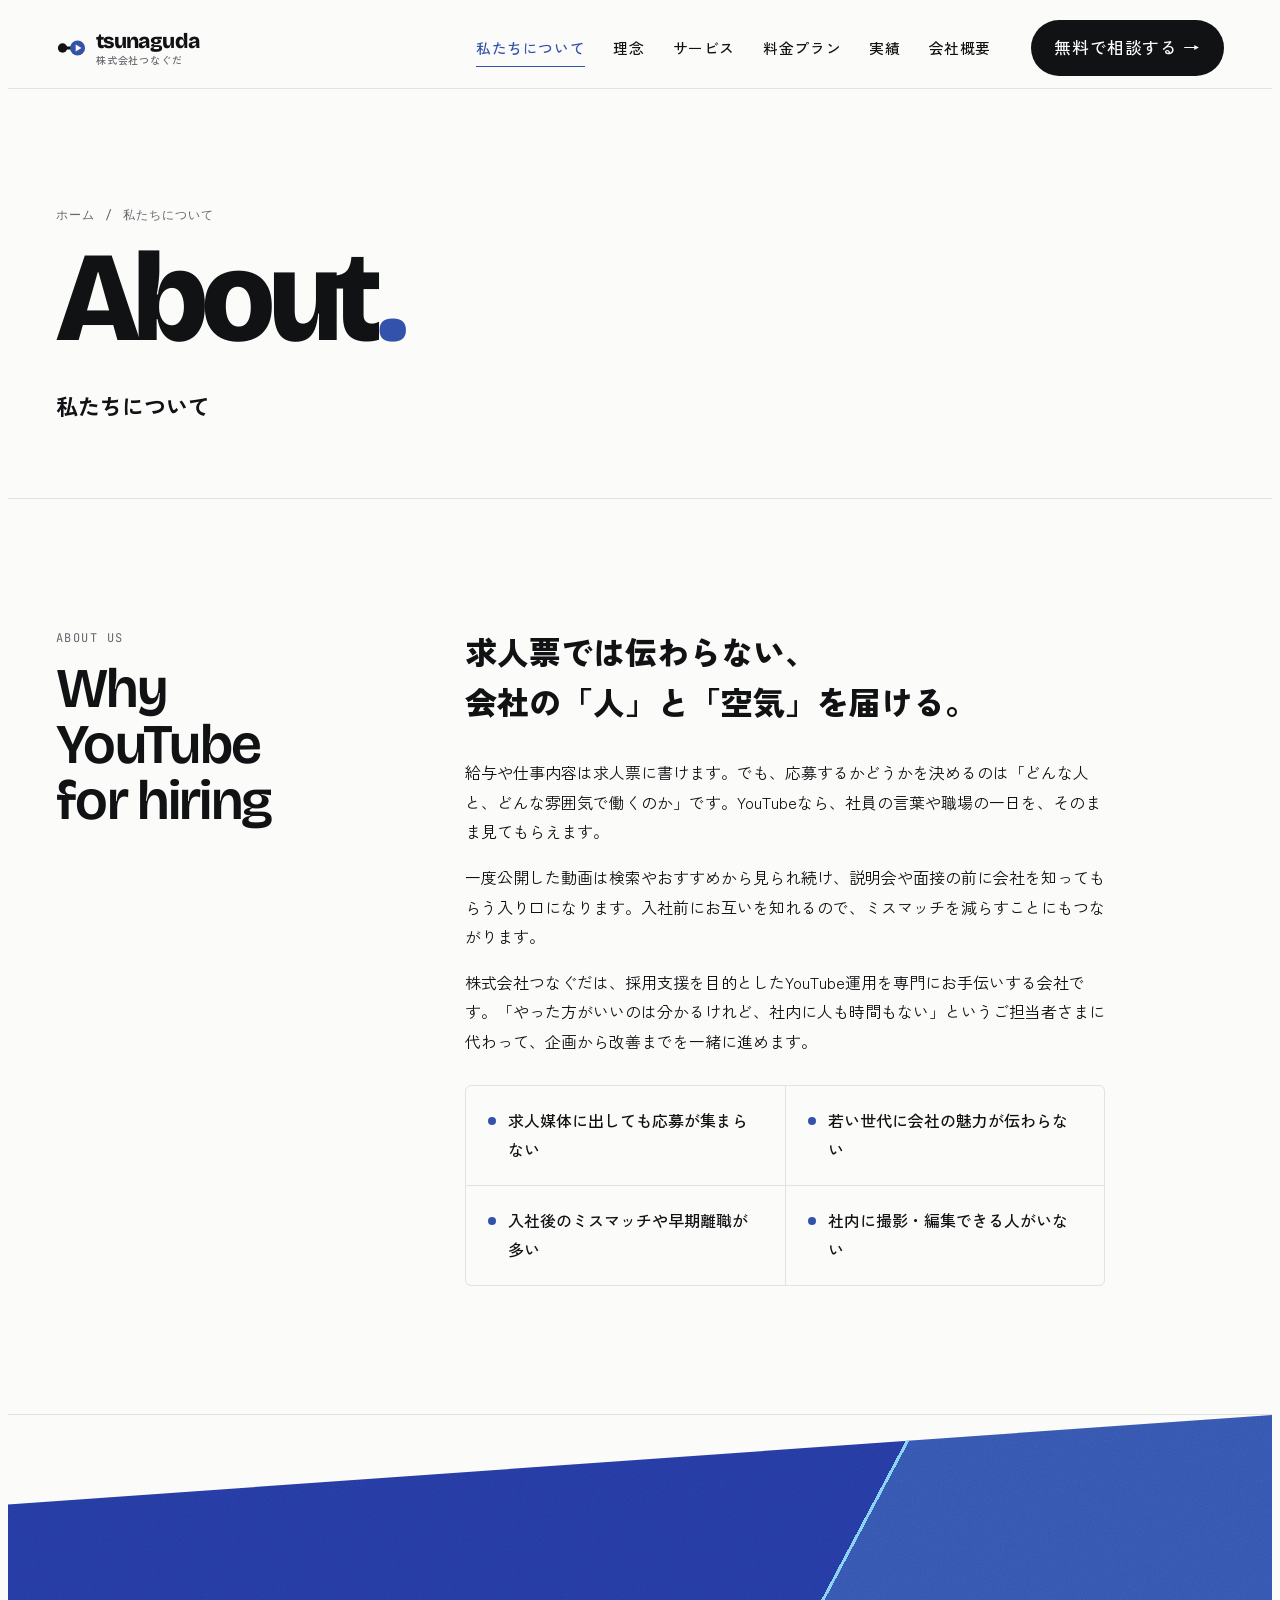
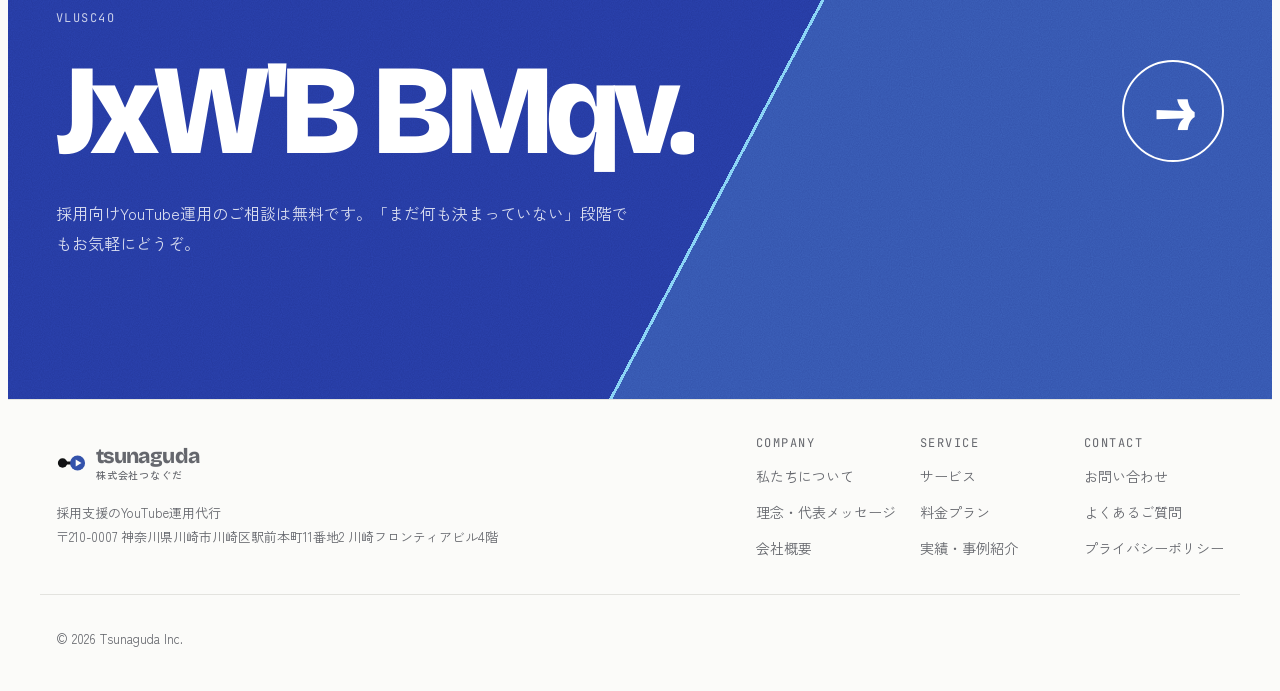
==== about/index.html @ e2d6ec3a "Add favicon.ico, PNG icons and raster Organization logo for search results Co-Authored-By: Claude Op" ====
<!doctype html>
<html lang="ja" class="seen">
<head>
<meta charset="utf-8">
<meta name="viewport" content="width=device-width, initial-scale=1, viewport-fit=cover">
<title>私たちについて｜株式会社つなぐだ</title>
<meta name="description" content="株式会社つなぐだの理念「動画を通して人と人がつながる世界の実現」、行動指針「ニュートラルな逆張り」、代表メッセージ、採用にYouTubeを使う理由をご紹介します。">
<link rel="canonical" href="https://tsunaguda.com/about/">
<link rel="icon" href="../favicon.ico" sizes="48x48">
<link rel="icon" href="../assets/icon-192.png" type="image/png" sizes="192x192">
<link rel="icon" href="../logo.svg" type="image/svg+xml">
<link rel="apple-touch-icon" href="../assets/apple-touch-icon.png">
<meta name="apple-mobile-web-app-title" content="つなぐだ">
<meta property="og:type" content="article">
<meta property="og:site_name" content="株式会社つなぐだ">
<meta property="og:title" content="私たちについて｜株式会社つなぐだ">
<meta property="og:description" content="株式会社つなぐだの理念「動画を通して人と人がつながる世界の実現」、行動指針「ニュートラルな逆張り」、代表メッセージ、採用にYouTubeを使う理由をご紹介します。">
<meta property="og:url" content="https://tsunaguda.com/about/">
<meta property="og:locale" content="ja_JP">
<meta property="og:image" content="https://tsunaguda.com/assets/og.jpg">
<meta property="og:image:width" content="1200">
<meta property="og:image:height" content="630">
<meta property="og:image:alt" content="株式会社つなぐだ 採用支援のYouTube運用代行">
<meta name="twitter:card" content="summary_large_image">
<meta name="twitter:image" content="https://tsunaguda.com/assets/og.jpg">

<link rel="preconnect" href="https://fonts.googleapis.com">
<link rel="preconnect" href="https://fonts.gstatic.com" crossorigin>
<link rel="stylesheet" href="https://fonts.googleapis.com/css2?family=Bricolage+Grotesque:opsz,wght@12..96,400;12..96,600;12..96,800&family=Zen+Kaku+Gothic+New:wght@400;500;700;900&family=JetBrains+Mono:wght@400;500&display=swap">
<link rel="stylesheet" href="../assets/style.css?v=202610220549">
<script>document.documentElement.classList.add('js');try{var t=sessionStorage.getItem('pt');if(t){sessionStorage.removeItem('pt');document.documentElement.classList.add('seen','pt-in');window.__pt=t;}}catch(e){}</script>
</head>
<body class="sub">
<svg width="0" height="0" style="position:absolute" aria-hidden="true">
  <symbol id="mark" viewBox="0 0 32 32">
    <!-- 2つの点を線でつなぎ、右の点を再生ボタンにした「つなぐ」マーク -->
    <path class="mk-l" d="M8 16 H20"/>
    <circle class="mk-a" cx="7" cy="16" r="5"/>
    <circle class="mk-b" cx="23" cy="16" r="8"/>
    <path class="mk-p" d="M21 12.2 L27.2 16 L21 19.8 Z"/>
  </symbol>
</svg>

<div class="pt" aria-hidden="true"><i class="pt-a"></i><i class="pt-b"></i></div>
<header>
  <div class="wrap">
    <a class="logo" href="../" aria-label="株式会社つなぐだ ホームへ">
      <svg><use href="#mark"/></svg>
      <span class="word">tsunaguda<small>株式会社つなぐだ</small></span>
    </a>
    <button class="menu-btn" id="menu-btn" type="button" aria-expanded="false" aria-controls="gnav"><span></span><span></span><span class="sr">メニュー</span></button>
    <nav aria-label="メインメニュー" id="gnav">
      <a href="../about/" aria-current="page">私たちについて</a>
      <a href="../philosophy/">理念</a>
      <a href="../service/">サービス</a>
      <a href="../plan/">料金プラン</a>
      <a href="../works/">実績</a>
      <a href="../company/">会社概要</a>
      <a class="btn" href="../contact/">無料で相談する →</a>
    </nav>
  </div>
</header>

<main id="top">
  <section class="page-head">
    <div class="wrap">
      <nav class="crumb" aria-label="現在地"><a href="../">ホーム</a><span>/</span>私たちについて</nav>
      <p class="display" aria-hidden="true"><span class="ln"><span>About<em>.</em></span></span></p>
      <h1>私たちについて</h1>
    </div>
  </section>

  <section class="block" id="about">
    <div class="wrap grid2">
      <div class="sec-head"><div class="label">About us</div><h2 class="sec-title">Why<br>YouTube<br>for hiring</h2></div>
      <div class="body">
        <p class="lead">求人票では伝わらない、<br>会社の「人」と「空気」を届ける。</p>
        <p>給与や仕事内容は求人票に書けます。でも、応募するかどうかを決めるのは「どんな人と、どんな雰囲気で働くのか」です。YouTubeなら、社員の言葉や職場の一日を、そのまま見てもらえます。</p>
        <p>一度公開した動画は検索やおすすめから見られ続け、説明会や面接の前に会社を知ってもらう入り口になります。入社前にお互いを知れるので、ミスマッチを減らすことにもつながります。</p>
        <p>株式会社つなぐだは、採用支援を目的としたYouTube運用を専門にお手伝いする会社です。「やった方がいいのは分かるけれど、社内に人も時間もない」というご担当者さまに代わって、企画から改善までを一緒に進めます。</p>
        <div class="probs" aria-label="こんなお悩みはありませんか">
          <div>求人媒体に出しても応募が集まらない</div>
          <div>若い世代に会社の魅力が伝わらない</div>
          <div>入社後のミスマッチや早期離職が多い</div>
          <div>社内に撮影・編集できる人がいない</div>
        </div>
      </div>
    </div>
  </section>

  <section class="cta-band">
    <div class="wrap">
      <div class="label">Contact</div>
      <a class="cta-link" href="../contact/"><span>Let's talk<em>.</em></span><i aria-hidden="true">→</i></a>
      <p>採用向けYouTube運用のご相談は無料です。「まだ何も決まっていない」段階でもお気軽にどうぞ。</p>
    </div>
  </section>
</main>

<footer>
  <div class="wrap foot-grid">
    <div class="foot-brand">
      <a class="logo" href="../" aria-label="ホームへ"><svg><use href="#mark"/></svg><span class="word">tsunaguda<small>株式会社つなぐだ</small></span></a>
      <p>採用支援のYouTube運用代行<br>〒210-0007 神奈川県川崎市川崎区駅前本町11番地2 川崎フロンティアビル4階</p>
    </div>
    <nav class="foot-nav" aria-label="フッターメニュー">
      <div><span class="label">Company</span><a href="../about/">私たちについて</a><a href="../philosophy/">理念・代表メッセージ</a><a href="../company/">会社概要</a></div>
      <div><span class="label">Service</span><a href="../service/">サービス</a><a href="../plan/">料金プラン</a><a href="../works/">実績・事例紹介</a></div>
      <div><span class="label">Contact</span><a href="../contact/">お問い合わせ</a><a href="../service/#faq">よくあるご質問</a><a href="../privacy/">プライバシーポリシー</a></div>
    </nav>
  </div>
  <div class="wrap foot-bottom"><span>© 2026 Tsunaguda Inc.</span></div>
</footer>
<script src="../assets/main.js?v=202610220549"></script>
</body>
</html>
---- assets/style.css ----
/* Layout: 白地の大きな余白 + 巨大な欧文見出し。各セクションは「英字ラベル | 日本語本文」の2カラム。ロゴの「つなぐ線」をページ全体のモチーフにする */
:root{
  --bg:#fbfbf9;
  --fg:#111214;
  --muted:#65676d;
  --line:#e3e3df;
  --panel:#f1f1ed;
  --accent:#2f4bff;
  --on-accent:#ffffff;
  --font-display:"Bricolage Grotesque","Helvetica Neue",Arial,sans-serif;
  --font-body:"Zen Kaku Gothic New","Hiragino Sans","Yu Gothic",sans-serif;
  --font-mono:"JetBrains Mono",ui-monospace,Menlo,monospace;
}
@media (prefers-color-scheme: dark){:root:not([data-theme="light"]){
  --bg:#0f1012;--fg:#f1f1ec;--muted:#9a9ca2;--line:#26282c;--panel:#17191c;--accent:#7d8cff;--on-accent:#0f1012;color-scheme:dark}}
:root[data-theme="dark"]{
  --bg:#0f1012;--fg:#f1f1ec;--muted:#9a9ca2;--line:#26282c;--panel:#17191c;--accent:#7d8cff;--on-accent:#0f1012;color-scheme:dark}

*{box-sizing:border-box}
html{scroll-behavior:smooth}
@media (prefers-reduced-motion:reduce){html{scroll-behavior:auto}}
body{background:var(--bg);color:var(--fg);font-family:var(--font-body);font-size:16px;line-height:1.85;-webkit-font-smoothing:antialiased}
body::before{content:"";position:fixed;inset:0 0 auto;height:env(safe-area-inset-top,0px);z-index:10;background:var(--bg)}
a{color:inherit}
.wrap{max-width:1200px;margin:0 auto;padding-left:max(16px,env(safe-area-inset-left,0px));padding-right:max(16px,env(safe-area-inset-right,0px))}
.label{font-family:var(--font-mono);font-size:12px;letter-spacing:.12em;text-transform:uppercase;color:var(--muted)}
h1,h2,h3{text-wrap:balance;margin:0}
:focus-visible{outline:2px solid var(--accent);outline-offset:3px}
.ph{background:color-mix(in srgb,var(--accent) 14%,transparent);border-radius:3px;padding:0 4px}

/* logo */
.logo{display:inline-flex;align-items:center;gap:10px;text-decoration:none}
.logo svg{width:30px;height:30px;flex:none}
.logo .word{font-family:var(--font-display);font-weight:800;font-size:21px;letter-spacing:-.03em;line-height:1}
.logo .word small{display:block;font-family:var(--font-body);font-weight:500;font-size:10px;letter-spacing:.08em;color:var(--muted);margin-top:3px}
.mk-a{fill:var(--fg)}.mk-b{fill:var(--accent)}.mk-l{stroke:var(--fg);stroke-width:3;stroke-linecap:round;fill:none}.mk-p{fill:var(--bg)}

/* header */
header{position:sticky;top:env(safe-area-inset-top,0px);z-index:5;background:color-mix(in srgb,var(--bg) 88%,transparent);backdrop-filter:blur(10px);border-bottom:1px solid var(--line)}
header .wrap{display:flex;align-items:center;justify-content:space-between;gap:16px;padding-block:12px}
nav{display:flex;align-items:center;gap:26px;font-size:14px}
nav a{text-decoration:none}
nav a:not(.btn):hover{color:var(--accent)}
.btn{display:inline-flex;align-items:center;gap:8px;background:var(--fg);color:var(--bg);padding:10px 18px;border-radius:999px;text-decoration:none;font-weight:500;font-size:14px;border:0;cursor:pointer;font-family:inherit;transition:background .2s,color .2s}
.btn:hover{background:var(--accent);color:var(--on-accent)}
.btn-ghost{background:transparent;color:var(--fg);box-shadow:inset 0 0 0 1px var(--fg)}
@media (max-width:820px){nav a:not(.btn){display:none}}

/* hero */
.hero{padding-block:clamp(56px,9vw,112px) clamp(40px,6vw,72px)}
.hero-meta{display:flex;flex-wrap:wrap;justify-content:space-between;gap:12px;margin-bottom:clamp(28px,5vw,56px)}
.clock{font-variant-numeric:tabular-nums}
.clock b{color:var(--fg);font-weight:500}
.hero .display{margin:0;font-family:var(--font-display);font-weight:800;font-size:clamp(48px,11vw,156px);line-height:.9;letter-spacing:-.045em}
.hero .display .thread{display:inline-block;width:.9em;height:.12em;background:var(--accent);border-radius:99px;vertical-align:.22em;margin-inline:.08em}
.hero-foot{display:grid;grid-template-columns:minmax(0,1fr) auto;gap:24px;align-items:end;margin-top:clamp(32px,5vw,56px)}
.hero-copy{display:grid;gap:14px;max-width:36em}
.hero-copy strong{font-size:clamp(20px,2.4vw,28px);font-weight:900;line-height:1.5}
.hero-copy p{margin:0;color:var(--muted)}
.hero-cta{display:flex;flex-wrap:wrap;gap:12px;margin-top:8px}
@media (max-width:640px){.hero-foot{grid-template-columns:1fr}.scroll{display:none}}
.scroll{font-family:var(--font-mono);font-size:12px;color:var(--muted)}

/* ticker */
.ticker{border-block:1px solid var(--line);overflow:hidden;padding-block:18px;white-space:nowrap}
.ticker-track{display:inline-flex;gap:48px;animation:tick 32s linear infinite;font-family:var(--font-display);font-weight:600;font-size:clamp(22px,3vw,34px);letter-spacing:-.02em}
.ticker-track span::after{content:"";display:inline-block;width:28px;height:4px;border-radius:9px;background:var(--accent);vertical-align:middle;margin-left:48px}
@keyframes tick{to{transform:translateX(-50%)}}
@media (prefers-reduced-motion:reduce){.ticker-track{animation:none}}

/* sections */
section.block{padding-block:clamp(72px,10vw,128px);border-bottom:1px solid var(--line)}
.grid2{display:grid;grid-template-columns:minmax(0,1fr) minmax(0,2.2fr);gap:clamp(24px,5vw,80px)}
@media (max-width:860px){.grid2{grid-template-columns:1fr}}
.sec-head{display:grid;gap:12px;align-content:start}
.sec-title{font-family:var(--font-display);font-weight:600;font-size:clamp(34px,5vw,56px);letter-spacing:-.03em;line-height:1}
.lead{font-size:clamp(22px,2.8vw,32px);font-weight:900;line-height:1.55;margin:0 0 24px}
.body{max-width:40em}
.body p{margin:0 0 1em}

/* problems */
.probs{display:grid;grid-template-columns:repeat(2,minmax(0,1fr));gap:1px;background:var(--line);border:1px solid var(--line);border-radius:6px;overflow:hidden;margin-top:28px}
.probs div{background:var(--bg);padding:20px 22px;font-weight:500;display:flex;gap:12px;align-items:baseline}
.probs div::before{content:"";flex:none;width:8px;height:8px;border-radius:50%;background:var(--accent);transform:translateY(-2px)}
@media (max-width:560px){.probs{grid-template-columns:1fr}}

/* service steps */
.svc{list-style:none;margin:0;padding:0;border-top:1px solid var(--line)}
.svc li{display:grid;grid-template-columns:72px minmax(0,1fr) minmax(0,1.4fr);gap:20px;padding-block:28px;border-bottom:1px solid var(--line);align-items:baseline;transition:padding .25s}
.svc li:hover{padding-left:8px}
.svc .no{font-family:var(--font-mono);font-size:13px;color:var(--accent)}
.svc h3{font-size:clamp(20px,2.2vw,26px);font-weight:700}
.svc h3 small{display:block;font-family:var(--font-mono);font-size:11px;letter-spacing:.12em;text-transform:uppercase;color:var(--muted);font-weight:400;margin-top:4px}
.svc p{margin:0;color:var(--muted);font-size:15px}
@media (max-width:640px){.svc li{grid-template-columns:44px minmax(0,1fr)}.svc p{grid-column:2}}

/* plans */
.plans{display:grid;grid-template-columns:repeat(3,minmax(0,1fr));gap:clamp(12px,2vw,24px)}
@media (max-width:900px){.plans{grid-template-columns:1fr}}
.plan{border:1px solid var(--line);border-radius:8px;padding:28px;display:grid;gap:14px;align-content:start}
.plan.pick{border-color:var(--fg);box-shadow:inset 0 0 0 1px var(--fg)}
.plan .tag{justify-self:start;font-family:var(--font-mono);font-size:11px;letter-spacing:.1em;background:var(--accent);color:var(--on-accent);padding:3px 8px;border-radius:99px}
.plan h3{font-size:22px;font-weight:700}
.price{font-family:var(--font-display);font-weight:800;font-size:clamp(30px,3.4vw,40px);letter-spacing:-.03em;font-variant-numeric:tabular-nums;line-height:1}
.price small{font-family:var(--font-body);font-size:14px;font-weight:500;color:var(--muted);letter-spacing:0}
.plan ul{margin:0;padding:0;list-style:none;display:grid;gap:6px;font-size:15px}
.plan li::before{content:"— ";color:var(--muted)}
.fine{font-size:13px;color:var(--muted);margin-top:20px}

/* works */
.works-head{display:flex;justify-content:space-between;align-items:end;gap:16px;flex-wrap:wrap;margin-bottom:40px}
.works{display:grid;grid-template-columns:repeat(3,minmax(0,1fr));gap:clamp(16px,2.4vw,32px)}
@media (max-width:900px){.works{grid-template-columns:repeat(2,minmax(0,1fr))}}
@media (max-width:520px){.works{grid-template-columns:1fr}}
.work{text-decoration:none;display:grid;gap:12px}
.thumb{aspect-ratio:16/9;max-width:100%;border-radius:6px;overflow:hidden;background:var(--panel);position:relative;display:grid;place-items:center}
.thumb .play{width:56px;height:56px;border-radius:50%;background:color-mix(in srgb,var(--bg) 85%,transparent);display:grid;place-items:center;transition:transform .35s}
.thumb .play::before{content:"";border-left:16px solid var(--fg);border-top:10px solid transparent;border-bottom:10px solid transparent;margin-left:4px}
.work:hover .play{transform:scale(1.12)}
.thumb .dur{position:absolute;right:10px;bottom:8px;font-family:var(--font-mono);font-size:11px;background:var(--fg);color:var(--bg);padding:1px 6px;border-radius:3px}
.t1{background:linear-gradient(135deg,var(--panel),color-mix(in srgb,var(--accent) 24%,var(--panel)))}
.t2{background:repeating-linear-gradient(90deg,var(--panel) 0 22px,color-mix(in srgb,var(--fg) 6%,var(--panel)) 22px 23px)}
.t3{background:radial-gradient(circle at 30% 30%,color-mix(in srgb,var(--accent) 30%,var(--panel)),var(--panel) 60%)}
.work-meta{display:grid;gap:2px;font-size:15px}
.work-meta b{font-weight:700}
.work-meta span{color:var(--muted);font-size:13px}

/* flow */
.flow{list-style:none;margin:0;padding:0;display:grid;grid-template-columns:repeat(5,minmax(0,1fr));gap:0;counter-reset:f}
.flow li{position:relative;padding:22px 18px 0 0;border-top:2px solid var(--line);display:grid;gap:6px;align-content:start}
.flow li::before{content:"";position:absolute;top:-7px;left:0;width:12px;height:12px;border-radius:50%;background:var(--bg);border:2px solid var(--accent)}
.flow li:first-child::before{background:var(--accent)}
.flow .no{font-family:var(--font-mono);font-size:12px;color:var(--accent)}
.flow b{font-size:17px}
.flow span{font-size:14px;color:var(--muted)}
@media (max-width:860px){.flow{grid-template-columns:1fr;gap:0;border-left:2px solid var(--line);margin-left:6px}
  .flow li{border-top:0;padding:0 0 26px 24px}.flow li::before{top:6px;left:-8px}}

/* faq */
.faq{border-top:1px solid var(--line)}
.faq details{border-bottom:1px solid var(--line)}
.faq summary{cursor:pointer;list-style:none;padding-block:22px;font-weight:700;font-size:17px;display:flex;justify-content:space-between;gap:16px}
.faq summary::-webkit-details-marker{display:none}
.faq summary::after{content:"+";font-family:var(--font-mono);color:var(--accent);font-size:20px;line-height:1}
.faq details[open] summary::after{content:"−"}
.faq p{margin:0 0 22px;color:var(--muted);max-width:40em}

/* contact */
.contact{padding-block:clamp(80px,11vw,150px);border-bottom:1px solid var(--line)}
.contact h2{font-family:var(--font-display);font-weight:800;font-size:clamp(46px,10vw,132px);line-height:.95;letter-spacing:-.045em;margin:20px 0 28px}
.contact h2 span{color:var(--accent)}
.contact-grid{display:grid;grid-template-columns:minmax(0,1fr) minmax(0,1.3fr);gap:clamp(24px,5vw,72px)}
@media (max-width:860px){.contact-grid{grid-template-columns:1fr}}
form{display:grid;gap:16px}
.field{display:grid;gap:6px}
.field label{font-size:14px;font-weight:500}
.field label em{font-style:normal;color:var(--accent);font-size:12px;margin-left:6px}
input,select,textarea{font:inherit;color:var(--fg);background:var(--panel);border:1px solid var(--line);border-radius:6px;padding:12px 14px;width:100%}
input:focus,select:focus,textarea:focus{outline:2px solid var(--accent);outline-offset:0;border-color:transparent}
textarea{min-height:130px;resize:vertical}
.row2{display:grid;grid-template-columns:1fr 1fr;gap:16px}
@media (max-width:560px){.row2{grid-template-columns:1fr}}
.sent{background:var(--panel);border-radius:6px;padding:14px 16px;font-size:14px}

/* company */
.company{display:grid;grid-template-columns:auto minmax(0,1fr);margin:0;border-top:1px solid var(--line)}
.company dt,.company dd{margin:0;padding-block:16px;border-bottom:1px solid var(--line)}
.company dt{color:var(--muted);font-size:14px;padding-right:40px}

footer .wrap{display:flex;flex-wrap:wrap;justify-content:space-between;align-items:center;gap:16px;padding-block:32px;font-size:13px;color:var(--muted)}
footer nav{gap:20px;font-size:13px}
footer nav a{display:inline!important}
.works{grid-template-columns:repeat(2,minmax(0,1fr))!important}
@media (max-width:560px){.works{grid-template-columns:1fr!important}}
.thumb .tname{position:absolute;left:14px;bottom:10px;right:70px;font-weight:700;font-size:15px;line-height:1.3;color:var(--fg)}
.t4{background:linear-gradient(160deg,color-mix(in srgb,var(--fg) 8%,var(--panel)),color-mix(in srgb,var(--accent) 18%,var(--panel)))}
.plan .price{font-size:clamp(28px,3vw,38px)}
.plan .price small{font-size:14px}

/* ===== Opening ===== */
:root{--intro:2.05s}
html.seen{--intro:0s}
.intro{position:fixed;inset:0;z-index:60;background:var(--fg);color:var(--bg);display:grid;place-items:center;pointer-events:none;
  animation:introOut .8s cubic-bezier(.76,0,.24,1) 1.55s forwards}
html.seen .intro{display:none}
.intro-inner{display:grid;justify-items:center;gap:22px;padding-inline:16px}
.intro-mark{width:clamp(88px,14vw,128px);height:auto;overflow:visible}
.im-line{stroke:var(--bg);stroke-width:3;stroke-linecap:round;fill:none;stroke-dasharray:14;stroke-dashoffset:14;animation:draw .45s ease-out .35s forwards}
.im-a{fill:var(--bg);transform-origin:7px 16px;transform:scale(0);animation:pop .45s cubic-bezier(.34,1.56,.64,1) .1s forwards}
.im-b{fill:var(--accent);transform-origin:23px 16px;transform:scale(0);animation:pop .5s cubic-bezier(.34,1.56,.64,1) .6s forwards}
.im-p{fill:var(--fg);opacity:0;animation:fade .3s ease-out .95s forwards}
.intro-word{display:flex;overflow:hidden;font-family:var(--font-display);font-weight:800;font-size:clamp(34px,6vw,56px);letter-spacing:-.035em;line-height:1.1}
.intro-word span{display:inline-block;transform:translateY(105%);animation:rise .6s cubic-bezier(.2,.8,.2,1) forwards;animation-delay:calc(.75s + var(--i)*.04s)}
.intro-sub{font-family:var(--font-mono);font-size:11px;letter-spacing:.2em;text-transform:uppercase;opacity:0;animation:fade .5s ease-out 1.05s forwards;color:color-mix(in srgb,var(--bg) 65%,var(--fg))}
@keyframes introOut{to{transform:translateY(-100%);visibility:hidden}}
@keyframes draw{to{stroke-dashoffset:0}}
@keyframes pop{to{transform:scale(1)}}
@keyframes fade{to{opacity:1}}
@keyframes rise{to{transform:translateY(0)}}
/* hero entrance */
.hero .display .ln{display:block;overflow:hidden;padding-bottom:.06em;margin-bottom:-.06em}
.hero .display .ln>span{display:inline-block;animation:lineUp 1s cubic-bezier(.2,.8,.2,1) backwards;animation-delay:var(--intro)}
.hero .display .ln:nth-child(2)>span{animation-delay:calc(var(--intro) + .1s)}
.hero .display .ln:nth-child(3)>span{animation-delay:calc(var(--intro) + .2s)}
@keyframes lineUp{from{transform:translateY(110%)}}
.hero .display .thread{transform-origin:left center;animation:grow .9s cubic-bezier(.2,.8,.2,1) backwards;animation-delay:calc(var(--intro) + .45s)}
@keyframes grow{from{transform:scaleX(0)}}
.hero-meta,.hero-foot,header{animation:fadeUp .8s ease-out backwards}
header{animation-delay:calc(var(--intro) + .2s)}
.hero-meta{animation-delay:calc(var(--intro) + .1s)}
.hero-foot{animation-delay:calc(var(--intro) + .4s)}
.ticker{animation:fade .8s ease-out backwards;animation-delay:calc(var(--intro) + .6s)}
@keyframes fadeUp{from{opacity:0;transform:translateY(18px)}}
/* scroll progress line */
.progress{position:fixed;left:0;top:env(safe-area-inset-top,0px);height:2px;width:100%;background:var(--accent);transform-origin:0 50%;transform:scaleX(0);z-index:20}
@media (prefers-reduced-motion:reduce){
  .intro{display:none}
  .hero .display .ln>span,.hero .display .thread,.hero-meta,.hero-foot,header,.ticker{animation:none}
}
.mission{font-size:clamp(26px,3.6vw,44px);font-weight:900;line-height:1.45;margin:0 0 20px;text-wrap:balance}
.value,.message{margin-top:40px;padding-top:32px;border-top:1px solid var(--line);display:grid;gap:10px}
.value h3{font-family:var(--font-body);font-size:clamp(22px,2.6vw,30px);font-weight:900}
.value h3::before{content:"";display:inline-block;width:.9em;height:.14em;background:var(--accent);border-radius:9px;vertical-align:.3em;margin-right:.35em}
.value p,.message p{margin:0}
.message p+p{margin-top:.4em}
.message .sign{margin-top:12px;font-weight:700;text-align:right}
.stats{display:grid;grid-template-columns:repeat(3,minmax(0,1fr));gap:1px;background:var(--line);border:1px solid var(--line);border-radius:8px;overflow:hidden;margin-bottom:40px}
.stats div{background:var(--bg);padding:24px;display:grid;gap:6px;align-content:start}
.stats b{font-family:var(--font-display);font-weight:800;font-size:clamp(30px,3.6vw,44px);letter-spacing:-.03em;line-height:1;font-variant-numeric:tabular-nums}
.stats b small{font-family:var(--font-body);font-size:.42em;letter-spacing:0;margin-left:2px}
.stats span{font-size:14px;color:var(--muted)}
@media (max-width:760px){.stats{grid-template-columns:1fr}}

/* ===== multi-page ===== */
.sr{position:absolute;width:1px;height:1px;overflow:hidden;clip:rect(0 0 0 0)}
nav a[aria-current="page"]{color:var(--accent)}
.menu-btn{display:none;width:44px;height:44px;border:0;background:transparent;cursor:pointer;position:relative;color:var(--fg)}
.menu-btn span:not(.sr){position:absolute;left:11px;right:11px;height:2px;background:currentColor;border-radius:2px;transition:transform .3s}
.menu-btn span:nth-child(1){top:17px}.menu-btn span:nth-child(2){top:25px}
header.open .menu-btn span:nth-child(1){transform:translateY(4px) rotate(45deg)}
header.open .menu-btn span:nth-child(2){transform:translateY(-4px) rotate(-45deg)}
#gnav{gap:clamp(16px,2.2vw,36px);font-size:clamp(13px,1.15vw,15px);font-weight:500;letter-spacing:.04em}
#gnav .btn{font-family:var(--font-body);font-size:clamp(14px,1.3vw,17px);padding:.75em 1.4em;margin-left:clamp(0px,1vw,12px)}
#gnav a:not(.btn){position:relative;padding:6px 0}
#gnav a:not(.btn)::after{content:"";position:absolute;left:0;right:0;bottom:0;height:1px;background:currentColor;transform:scaleX(0);transform-origin:left;transition:transform .3s}
#gnav a:not(.btn):hover::after,#gnav a[aria-current="page"]::after{transform:scaleX(1)}
#gnav .btn[aria-current="page"]{color:#fff}
@media (min-width:769px){#gnav a:not(.btn){display:inline-block}}
@media (max-width:768px){
  .menu-btn{display:block}
  #gnav{position:fixed;inset:calc(env(safe-area-inset-top,0px) + 69px) 0 auto 0;background:var(--bg);border-bottom:1px solid var(--line);flex-direction:column;align-items:stretch;gap:0;padding:8px max(16px,env(safe-area-inset-right,0px)) 20px max(16px,env(safe-area-inset-left,0px));transform:translateY(-8px);opacity:0;visibility:hidden;transition:opacity .25s,transform .25s,visibility .25s}
  header.open #gnav{opacity:1;transform:none;visibility:visible}
  #gnav a:not(.btn){display:block;padding:14px 4px;border-bottom:1px solid var(--line);font-size:18px;font-weight:700}
  #gnav a:not(.btn)::after{display:none}
  #gnav .btn{margin-top:16px;justify-content:center}
}
.page-head{padding-block:clamp(56px,9vw,120px) clamp(40px,6vw,72px);border-bottom:1px solid var(--line)}
.page-head .display{margin:12px 0 0;font-family:var(--font-display);font-weight:800;font-size:clamp(52px,10vw,140px);line-height:.95;letter-spacing:-.045em}
.page-head .display em{font-style:normal;color:var(--accent)}
.page-head h1{font-size:clamp(18px,2vw,22px);font-weight:700;margin-top:18px}
.page-head .ln{display:block;overflow:hidden;padding-bottom:.06em}
.page-head .ln>span{display:inline-block;animation:lineUp .9s cubic-bezier(.2,.8,.2,1) backwards}
.page-head h1,.crumb{animation:fadeUp .7s ease-out .25s backwards}
.crumb{display:flex;gap:10px;font-family:var(--font-mono);font-size:12px;letter-spacing:.08em;color:var(--muted)}
.crumb a{text-decoration:none}.crumb a:hover{color:var(--accent)}
.more{margin-top:36px}
.more-link{display:inline-flex;align-items:center;gap:14px;font-weight:700;text-decoration:none;padding-bottom:6px;border-bottom:2px solid var(--fg);transition:gap .25s,color .2s,border-color .2s}
.more-link i{font-style:normal}
.more-link:hover{gap:22px;color:var(--accent);border-color:var(--accent)}
.cta-band{padding-block:clamp(80px,11vw,150px);border-bottom:1px solid var(--line)}
.cta-link{display:flex;align-items:center;justify-content:space-between;gap:24px;text-decoration:none;margin:18px 0 24px;font-family:var(--font-display);font-weight:800;font-size:clamp(48px,10vw,140px);letter-spacing:-.045em;line-height:1}
.cta-link em{font-style:normal;color:var(--accent)}
.cta-link i{font-style:normal;font-size:.5em;width:1.6em;height:1.6em;border-radius:50%;border:2px solid var(--fg);display:grid;place-items:center;flex:none;transition:background .25s,color .25s,transform .25s}
.cta-link:hover i{background:var(--accent);border-color:var(--accent);color:var(--on-accent);transform:rotate(-45deg)}
.cta-band p{margin:0;color:var(--muted);max-width:36em}
footer{border-top:1px solid var(--line)}
.foot-grid{display:grid;grid-template-columns:minmax(0,1fr) minmax(0,1.6fr);gap:40px;padding-block:56px 32px}
.foot-brand p{margin:16px 0 0;font-size:13px;color:var(--muted);line-height:1.8}
.foot-nav{display:grid;grid-template-columns:repeat(3,minmax(0,1fr));gap:24px}
.foot-nav div{display:grid;gap:10px;align-content:start}
.foot-nav a{font-size:14px;text-decoration:none}.foot-nav a:hover{color:var(--accent)}
.foot-bottom{padding-block:20px 32px;font-size:12px;color:var(--muted);border-top:1px solid var(--line)}
@media (max-width:760px){.foot-grid{grid-template-columns:1fr}.foot-nav{grid-template-columns:1fr 1fr}}
.legal h3{font-size:17px;margin:28px 0 6px}
.legal .body p{margin:0}
@media (prefers-reduced-motion:reduce){.page-head .ln>span,.page-head h1,.crumb{animation:none}}

/* ===== fixes ===== */
.crumb a{display:inline!important}
.hero .display .ln>span,.page-head .display .ln>span{padding-bottom:.1em;margin-bottom:-.1em}

/* ===== Page transition: two panels rise flat, leave upward with a slanted edge ===== */
:root{--pt1:#1c3366;--pt2:#0b1530}
.pt{position:fixed;inset:0;z-index:100;pointer-events:none;overflow:hidden;visibility:hidden}
html.pt-out .pt,html.pt-in .pt{visibility:visible}
html.pt-out .pt{pointer-events:auto}
.pt i{position:absolute;left:0;right:0;top:0;height:calc(100% + 14vw);transform:translateY(100%);
  clip-path:polygon(0 0,100% 0,100% 100%,0 calc(100% - 14vw))}
.pt-a{background:var(--pt1)}
.pt-b{background:var(--pt2)}
html.pt-out .pt-a{animation:ptUp .55s cubic-bezier(.76,0,.24,1) forwards}
html.pt-out .pt-b{animation:ptUp .55s cubic-bezier(.76,0,.24,1) .09s forwards}
html.pt-in .pt i{transform:none}
html.pt-in .pt-b{animation:ptAway .8s cubic-bezier(.76,0,.24,1) .12s both}
html.pt-in .pt-a{animation:ptAway .8s cubic-bezier(.76,0,.24,1) .22s both}
@keyframes ptUp{from{transform:translateY(100%)}to{transform:none}}
@keyframes ptAway{from{transform:none}to{transform:translateY(-100%)}}
@media (prefers-reduced-motion:reduce){.pt{display:none}}

/* ===== Brand blue (from reference: royal blue -> steel blue gradient with grain) ===== */
:root{--accent:#3352ab;--brand-deep:#24389d;--brand-mid:#4a73b8;--brand-light:#6a97bb;--brand-ink:#141821;
  --grad:linear-gradient(112deg,#24389d 0%,#3150ad 34%,#4a73b8 62%,#6a97bb 86%,#8a86a8 100%)}
@media (prefers-color-scheme: dark){:root:not([data-theme="light"]){--accent:#8ea8e6}}
:root[data-theme="dark"]{--accent:#8ea8e6}
.grain{isolation:isolate}
.brand-band{position:relative}
.grain::after{content:"";position:absolute;inset:0;z-index:-1;pointer-events:none;opacity:.22;mix-blend-mode:overlay;
  background-image:url("data:image/svg+xml,%3Csvg xmlns='http://www.w3.org/2000/svg' width='180' height='180'%3E%3Cfilter id='n'%3E%3CfeTurbulence type='fractalNoise' baseFrequency='.9' numOctaves='2' stitchTiles='stitch'/%3E%3CfeColorMatrix values='0 0 0 0 1 0 0 0 0 1 0 0 0 0 1 0 0 0 .9 0'/%3E%3C/filter%3E%3Crect width='100%25' height='100%25' filter='url(%23n)'/%3E%3C/svg%3E")}
.brand-band{color:#fff;background:var(--grad);clip-path:polygon(0 clamp(24px,4vw,64px),100% 0,100% calc(100% - clamp(24px,4vw,64px)),0 100%);padding-block:clamp(110px,13vw,190px)}
.brand-band>*{position:relative;z-index:0}
.brand-band .kicker{font-family:var(--font-display);font-weight:400;font-size:clamp(28px,3.6vw,50px);letter-spacing:-.03em;line-height:1}
.brand-band h2{font-family:var(--font-display);font-weight:800;font-size:clamp(46px,8vw,118px);letter-spacing:-.05em;line-height:.98;margin-top:clamp(18px,2.4vw,32px)}
.brand-band .lines{display:grid;gap:12px;justify-items:start;margin:clamp(36px,5vw,64px) 0 0 clamp(0px,11vw,170px)}
.brand-band .lines span{background:var(--brand-ink);color:#fff;padding:.55em 1em;font-weight:700;letter-spacing:.14em;font-size:clamp(14px,1.5vw,19px);line-height:1.5}
.brand-band .more-link{color:#fff;margin-top:clamp(32px,4vw,48px);display:inline-flex}
.brand-band .more-link i{border-color:#fff}
.intro{background:var(--grad)}
.intro .im-b{fill:#fff}.intro .im-p{fill:var(--brand-deep)}.intro .im-a{fill:#fff}.intro .im-line{stroke:#fff}
.intro .intro-word{color:#fff}.intro .intro-sub{color:rgba(255,255,255,.75)}
@media (max-width:520px){.brand-band .lines span{letter-spacing:.06em}.brand-band .lines{margin-left:0}}

/* ===== Scroll reveal (only when JS is running) ===== */
html.js .r-lines .rl{display:block;overflow:hidden;padding-bottom:.1em;margin-bottom:-.1em}
html.js .r-lines .rl>span{display:inline-block;transform:translateY(110%);transition:transform 1.05s cubic-bezier(.2,.8,.2,1);transition-delay:calc(var(--l,0)*90ms)}
html.js .r-lines.in .rl>span{transform:none}
html.js .rc{display:inline-block;opacity:0;transform:translateY(.45em);filter:blur(6px);transition:opacity .6s ease,transform .7s cubic-bezier(.2,.8,.2,1),filter .6s ease;transition-delay:calc(var(--i,0)*24ms + .1s)}
html.js .r-chars.in .rc{opacity:1;transform:none;filter:none}
html.js .r-up{opacity:0;transform:translateY(32px);transition:opacity .9s ease,transform 1.1s cubic-bezier(.2,.8,.2,1);transition-delay:calc(var(--i,0)*90ms)}
html.js .r-up.in{opacity:1;transform:none}
html.js .r-box{clip-path:inset(0 100% 0 0);transition:clip-path .9s cubic-bezier(.76,0,.24,1);transition-delay:calc(var(--i,0)*150ms + .25s)}
html.js .r-box.in{clip-path:inset(0 0 0 0)}
html.js .r-mask{clip-path:inset(0 0 100% 0);transition:clip-path 1.15s cubic-bezier(.76,0,.24,1);transition-delay:calc(var(--i,0)*110ms)}
html.js .r-mask.in{clip-path:inset(0 0 0 0)}
html.js .r-mask>*{transition:transform 1.6s cubic-bezier(.2,.8,.2,1);transition-delay:calc(var(--i,0)*110ms)}
html.js .r-mask:not(.in)>*{transform:scale(1.15)}
html.js .r-line{transform:scaleX(0);transform-origin:left;transition:transform 1.2s cubic-bezier(.76,0,.24,1)}
html.js .r-line.in{transform:none}
/* reduced motion: keep a gentle opacity fade, drop movement, blur and wipes */
@media (prefers-reduced-motion:reduce){
  html.js .r-up,html.js .rc,html.js .r-lines .rl>span,html.js .r-box,html.js .r-mask{transform:none!important;filter:none!important;clip-path:none!important;opacity:0;transition:opacity .8s ease!important}
  html.js .r-mask>*{transform:none!important;transition:none!important}
  html.js .r-up.in,html.js .r-chars.in .rc,html.js .r-lines.in .rl>span,html.js .r-box.in,html.js .r-mask.in{opacity:1}
}
.sent.err{box-shadow:inset 3px 0 0 #c2410c}
.thumb.has-img{background:#0e1016}
.thumb.has-img img{position:absolute;inset:0;width:100%;height:100%;max-width:100%;object-fit:cover;transition:transform .6s cubic-bezier(.2,.8,.2,1)}
.work:hover .thumb.has-img img{transform:scale(1.04)}
.thumb.has-img .play{position:relative;z-index:1;opacity:0;transition:opacity .3s,transform .35s}
.work:hover .thumb.has-img .play{opacity:1}
.work-meta b{display:-webkit-box;-webkit-line-clamp:2;-webkit-box-orient:vertical;overflow:hidden}
/* works as text cards (no thumbnails) */
.works .work{position:relative;display:grid;align-content:space-between;gap:28px;min-height:clamp(150px,16vw,200px);padding:22px 22px 20px;border:1px solid var(--line);border-radius:8px;transition:border-color .3s,background .3s}
.works .work:hover{border-color:var(--accent);background:color-mix(in srgb,var(--accent) 5%,transparent)}
.works .work-meta{gap:8px;padding-right:32px}
.works .work-meta b{font-size:clamp(17px,1.6vw,20px);line-height:1.45}
.works .work-meta span{font-size:13px;color:var(--muted)}
.work-arrow{position:absolute;top:18px;right:20px;font-style:normal;font-size:18px;color:var(--muted);transition:transform .3s,color .3s}
.works .work:hover .work-arrow{color:var(--accent);transform:translate(3px,-3px)}
.works .work-meta{order:2}
main .works{grid-template-columns:repeat(3,minmax(0,1fr))!important}
@media (max-width:900px){main .works{grid-template-columns:1fr!important}}
main .works .work{min-height:clamp(130px,12vw,170px)}

/* ===== Hero shapes (burst in, float, parallax) ===== */
.hero{position:relative;overflow:hidden;isolation:isolate}
.hero>.wrap{position:relative;z-index:1}
.hero-shapes{position:absolute;inset:0;z-index:0;pointer-events:none}
.hero-shapes .sh{position:absolute;left:var(--x);top:var(--y);width:var(--s);transform:translate(-50%,-50%)}
html.js .hero-shapes .sh{transform:translate(-50%,-50%) translate(var(--dx),var(--dy)) scale(.05) rotate(calc(var(--r) - 200deg));opacity:0;
  transition:transform 1.25s cubic-bezier(.16,1.18,.3,1),opacity .4s ease;transition-delay:calc(var(--i)*28ms)}
html.js .hero-shapes.go .sh{transform:translate(-50%,-50%) rotate(var(--r));opacity:1}
.hero-shapes .pl{transition:transform .9s cubic-bezier(.2,.8,.2,1)}
.hero-shapes .fl{animation:shFloat var(--fd,7s) ease-in-out infinite alternate;animation-delay:calc(var(--i)*-.6s)}
.hero-shapes svg{display:block;width:100%;height:auto;overflow:visible}
@keyframes shFloat{from{transform:translate3d(0,-7px,0) rotate(-3deg)}to{transform:translate3d(0,7px,0) rotate(3deg)}}
@media (max-width:700px){.hero-shapes .sh.nm{display:none}.hero-shapes .sh{width:calc(var(--s)*.6)}}
@media (prefers-reduced-motion:reduce){html.js .hero-shapes .sh{transform:translate(-50%,-50%) rotate(var(--r))!important;opacity:1!important;transition:none!important}.hero-shapes .fl{animation:none}}

/* ===== Contact band: slanted brand panel slides in from the left ===== */
.cta-band{position:relative;isolation:isolate;color:#fff;border-bottom:0;padding-block:clamp(130px,15vw,210px) clamp(90px,11vw,150px)}
.cta-band::before,.cta-band::after{content:"";position:absolute;inset:0;z-index:-1;clip-path:polygon(0 clamp(40px,7vw,110px),100% 0,100% 100%,0 100%)}
.cta-band::before{background:var(--grad)}
.cta-band::after{opacity:.22;mix-blend-mode:overlay;background-image:url("data:image/svg+xml,%3Csvg xmlns='http://www.w3.org/2000/svg' width='180' height='180'%3E%3Cfilter id='n'%3E%3CfeTurbulence type='fractalNoise' baseFrequency='.9' numOctaves='2' stitchTiles='stitch'/%3E%3CfeColorMatrix values='0 0 0 0 1 0 0 0 0 1 0 0 0 0 1 0 0 0 .9 0'/%3E%3C/filter%3E%3Crect width='100%25' height='100%25' filter='url(%23n)'/%3E%3C/svg%3E")}
html.js .cta-band::before,html.js .cta-band::after{clip-path:polygon(0 clamp(40px,7vw,110px),0 clamp(40px,7vw,110px),0 100%,0 100%);transition:clip-path 1.3s cubic-bezier(.76,0,.24,1)}
html.js .cta-band.r-panel.in::before,html.js .cta-band.r-panel.in::after{clip-path:polygon(0 clamp(40px,7vw,110px),100% 0,100% 100%,0 100%)}
.cta-band .label{color:rgba(255,255,255,.75)}
.cta-band p{color:rgba(255,255,255,.82)}
.cta-link em{color:#fff}
.cta-link i{border-color:#fff;color:#fff}
.cta-link:hover i{background:#fff;color:var(--brand-deep);border-color:#fff}
html.js .cta-band.r-panel .label,html.js .cta-band.r-panel p{transition-delay:.55s}
html.js .cta-band.r-panel .cta-link .rl>span{transition-delay:calc(.45s + var(--l,0)*90ms)}
@media (prefers-reduced-motion:reduce){html.js .cta-band::before,html.js .cta-band::after{clip-path:polygon(0 clamp(40px,7vw,110px),100% 0,100% 100%,0 100%)!important;transition:none!important}}


/* lock scrolling during the intro */
html.lock,html.lock body{overflow:hidden;overscroll-behavior:none;touch-action:none}

/* ===== Brand surface v2 (E5): two blues split on a slant, joined by a light seam ===== */
:root{--seam:#7fd0f5;
  --grad:linear-gradient(118deg,transparent calc(58% - 1.5px),var(--seam) calc(58% - 1.5px) calc(58% + 1.5px),transparent calc(58% + 1.5px)),
         linear-gradient(118deg,var(--brand-deep) 0 58%,var(--accent) 58% 100%)}
.grain::after{display:none}
.brand-band{background:linear-gradient(112deg,var(--brand-deep) 0 60%,var(--accent) 60% 100%)}
.brand-band .tagline{margin-top:clamp(22px,2.8vw,36px)}
.brand-band .tagline span{display:inline-block;background:var(--brand-ink);color:#fff;padding:.5em .9em;font-weight:800;letter-spacing:.1em;font-size:clamp(17px,2.1vw,28px);line-height:1.5}
.brand-band>.e5-line{position:absolute;inset:0;width:100%;height:100%;pointer-events:none;z-index:1;overflow:visible}
.e5-line path{fill:none;stroke:#fff;stroke-width:3;stroke-linecap:round;stroke-dashoffset:var(--len,2000);transition:stroke-dashoffset 1.5s cubic-bezier(.65,0,.35,1) .35s}
.brand-band.e5-on .e5-line path{stroke-dashoffset:0}
.brand-band>.e5{position:absolute;right:max(16px,5vw);top:58%;width:min(28vw,420px);aspect-ratio:16/9;transform:translateY(-50%);border-radius:18px;background:rgba(20,24,33,.55);z-index:0;
  opacity:0;translate:40px 0;transition:opacity .7s ease-out,translate .9s cubic-bezier(.2,.8,.2,1)}
.brand-band.e5-on>.e5{opacity:1;translate:0 0}
.e5-play{position:absolute;left:50%;top:44%;width:22%;aspect-ratio:1;border-radius:50%;background:#fff;transform:translate(-50%,-50%) scale(0);transition:transform .5s cubic-bezier(.3,1.6,.5,1) 1.75s}
.e5-play::after{content:"";position:absolute;left:38%;top:28%;border-style:solid;border-width:0 0 0 0;width:0;height:0;border-top:calc(.22*min(28vw,420px)*.22) solid transparent;border-bottom:calc(.22*min(28vw,420px)*.22) solid transparent;border-left:calc(.22*min(28vw,420px)*.36) solid var(--accent)}
.brand-band.e5-on .e5-play{transform:translate(-50%,-50%) scale(1)}
.e5-bar{position:absolute;left:6%;right:6%;bottom:9%;height:5px;border-radius:3px;background:rgba(255,255,255,.28);overflow:hidden}
.e5-bar b{position:absolute;inset:0;background:#fff;transform-origin:left;transform:scaleX(0);transition:transform 3s linear 2.2s}
.brand-band.e5-on .e5-bar b{transform:scaleX(.34)}
@media (max-width:900px){.brand-band>.e5,.brand-band>.e5-line{display:none}}
@media (prefers-reduced-motion:reduce){.e5-line path,.brand-band>.e5,.e5-play,.e5-bar b{transition-duration:.01s;transition-delay:0s}}


/* intro keeps its original gradient + grain */
.intro{background:linear-gradient(112deg,#24389d 0%,#3150ad 34%,#4a73b8 62%,#6a97bb 86%,#8a86a8 100%)}
.intro.grain::after{display:block}
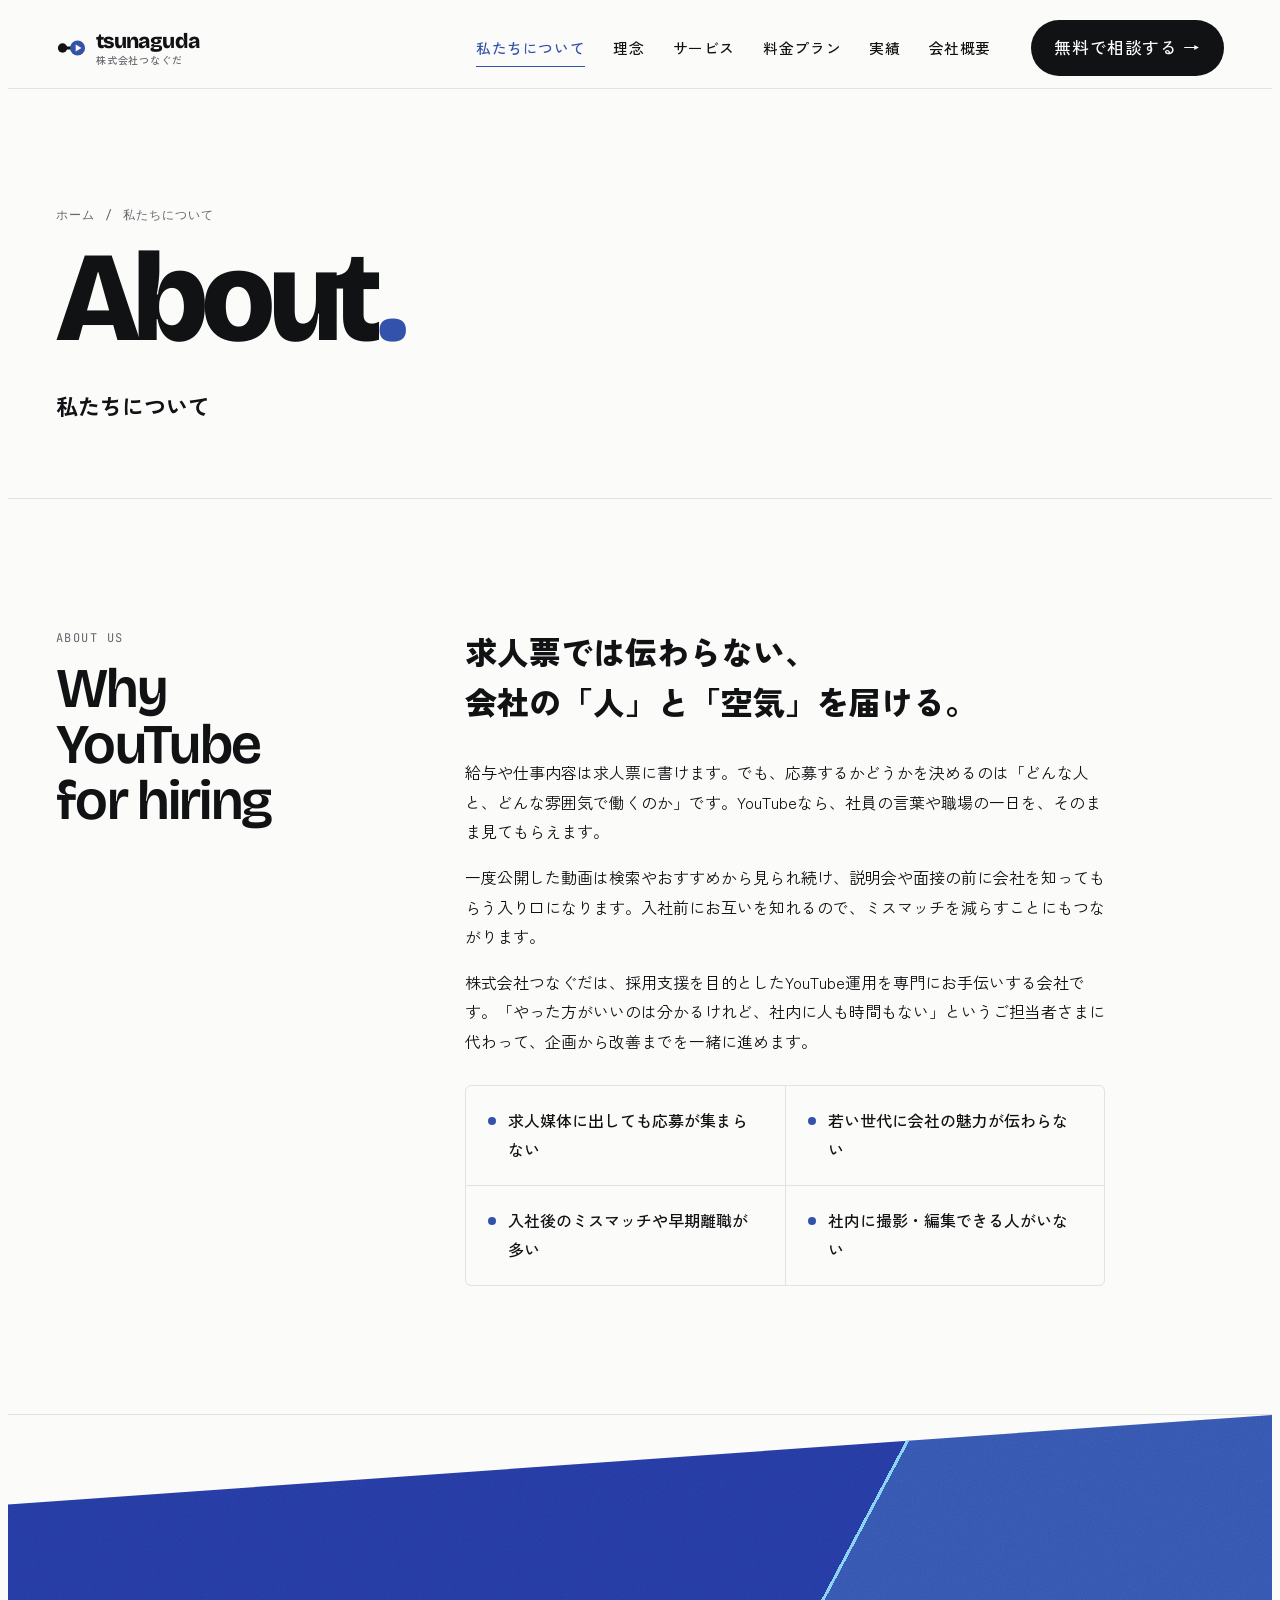
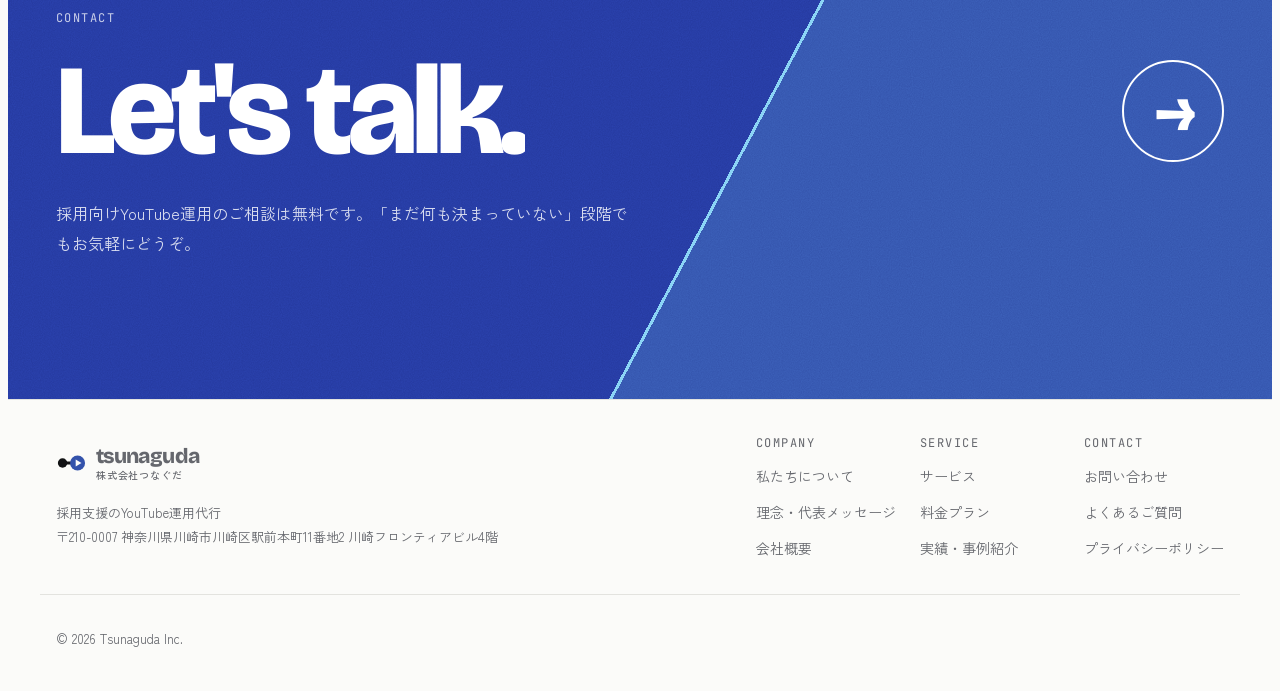
==== commit 9565fe8b: "Home: pale slanted-stripe dividers between sections Co-Authored-By: Claude Opus 5.5 (1M context) <no" ====
--- a/about/index.html
+++ b/about/index.html
@@ -27,7 +27,7 @@
 <link rel="preconnect" href="https://fonts.googleapis.com">
 <link rel="preconnect" href="https://fonts.gstatic.com" crossorigin>
 <link rel="stylesheet" href="https://fonts.googleapis.com/css2?family=Bricolage+Grotesque:opsz,wght@12..96,400;12..96,600;12..96,800&family=Zen+Kaku+Gothic+New:wght@400;500;700;900&family=JetBrains+Mono:wght@400;500&display=swap">
-<link rel="stylesheet" href="../assets/style.css?v=202610220549">
+<link rel="stylesheet" href="../assets/style.css?v=202610220603">
 <script>document.documentElement.classList.add('js');try{var t=sessionStorage.getItem('pt');if(t){sessionStorage.removeItem('pt');document.documentElement.classList.add('seen','pt-in');window.__pt=t;}}catch(e){}</script>
 </head>
 <body class="sub">
@@ -111,6 +111,6 @@
   </div>
   <div class="wrap foot-bottom"><span>© 2026 Tsunaguda Inc.</span></div>
 </footer>
-<script src="../assets/main.js?v=202610220549"></script>
+<script src="../assets/main.js?v=202610220603"></script>
 </body>
 </html>
--- a/assets/style.css
+++ b/assets/style.css
@@ -434,3 +434,21 @@
 /* intro keeps its original gradient + grain */
 .intro{background:linear-gradient(112deg,#24389d 0%,#3150ad 34%,#4a73b8 62%,#6a97bb 86%,#8a86a8 100%)}
 .intro.grain::after{display:block}
+
+/* ===== Section divider (slanted stripes, pale) ===== */
+.divider{position:relative;overflow:hidden;line-height:0}
+.divider svg{display:block;width:100%;height:clamp(150px,20vw,300px)}
+.divider.flip svg{transform:scaleX(-1)}
+.divider .d-base{fill:#e9edf7}
+.divider .d-st{fill:#dde3f2}
+.divider .d-ln line{stroke:rgba(51,82,171,.35);stroke-width:1.2;vector-effect:non-scaling-stroke}
+.divider .d-gh{fill:#eef1f8}
+html.js .divider .d-st{transform:translateX(-120px);opacity:0;transition:transform 1.1s cubic-bezier(.2,.8,.2,1),opacity .9s ease-out}
+html.js .divider .d-ln line{stroke-dasharray:360;stroke-dashoffset:360;transition:stroke-dashoffset 1.2s cubic-bezier(.65,0,.35,1)}
+html.js .divider .d-ln line:nth-child(2){transition-delay:.12s}
+html.js .divider .d-ln line:nth-child(3){transition-delay:.24s}
+html.js .divider .d-gh{opacity:0;transition:opacity 1s ease-out .4s}
+html.js .divider.in .d-st{transform:none;opacity:1}
+html.js .divider.in .d-ln line{stroke-dashoffset:0}
+html.js .divider.in .d-gh{opacity:1}
+@media (prefers-reduced-motion:reduce){html.js .divider .d-st,html.js .divider .d-ln line,html.js .divider .d-gh{transition-duration:.01s;transition-delay:0s}}
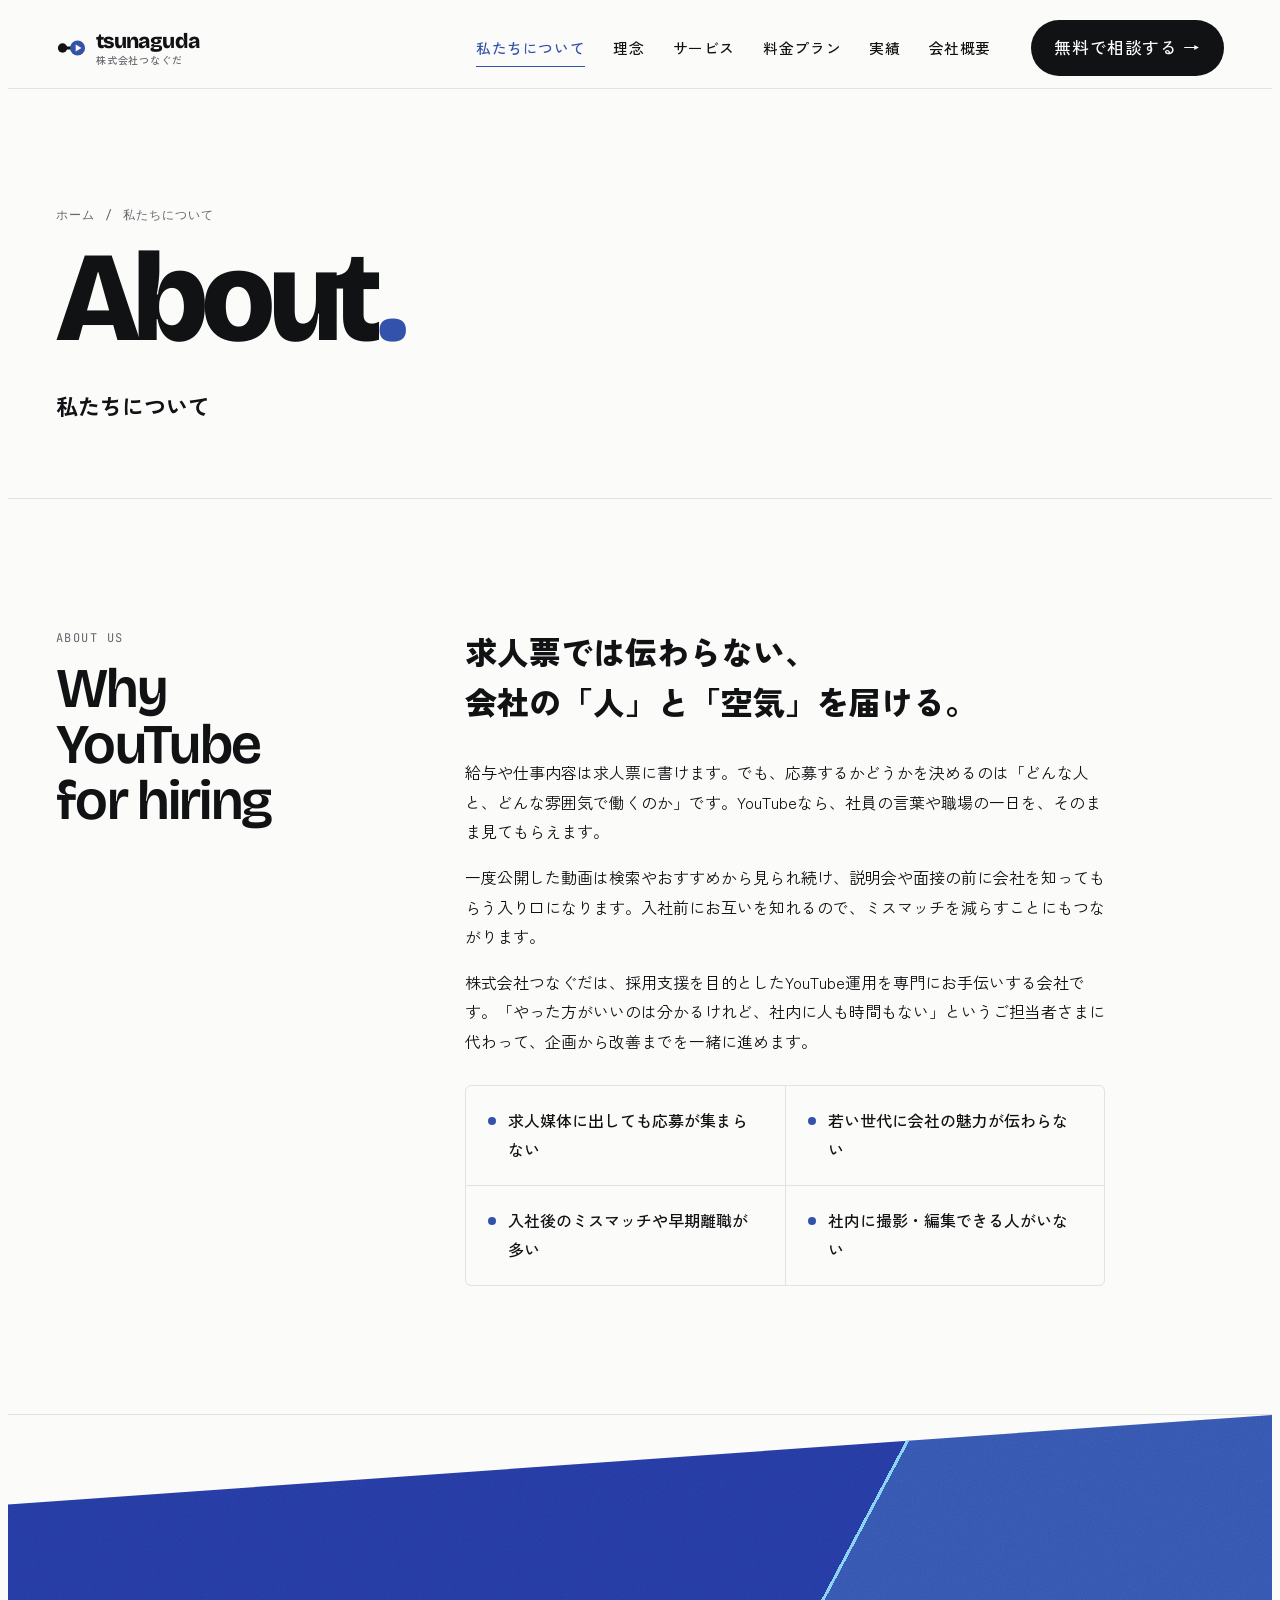
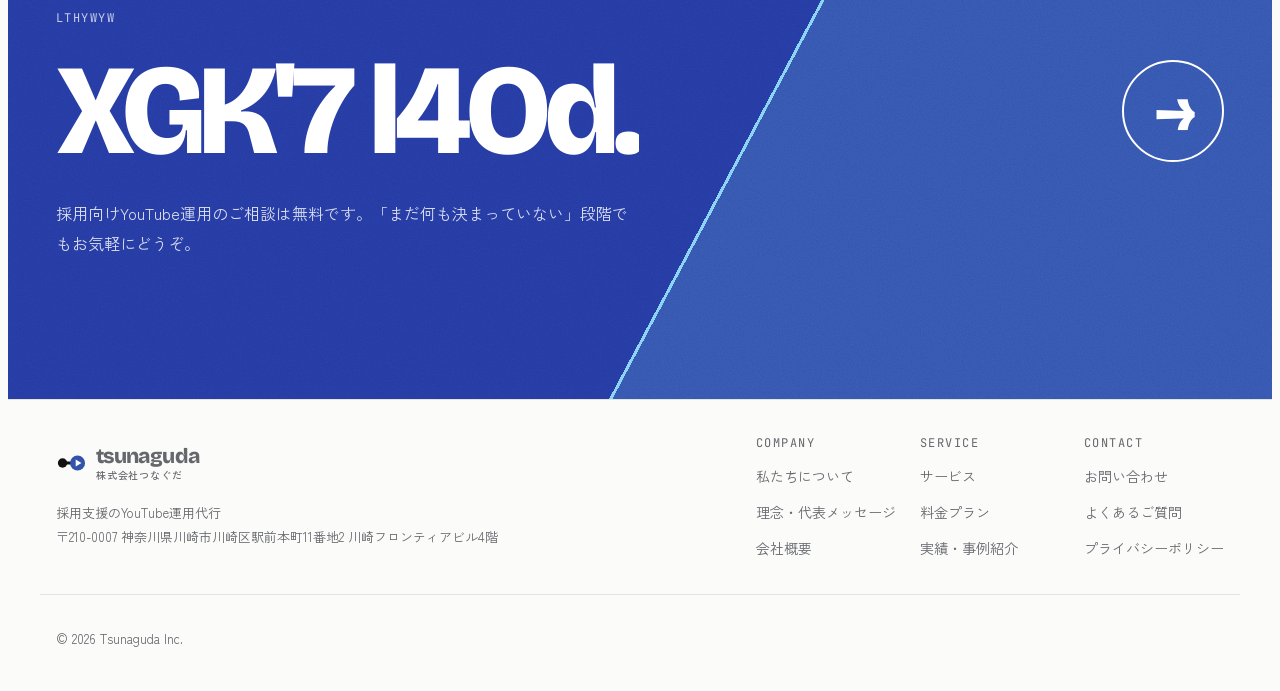
==== commit 3a37096a: "Hover: hairlines run then brand blue fills on a slant (buttons, work cards); remove comparison page " ====
--- a/about/index.html
+++ b/about/index.html
@@ -27,7 +27,7 @@
 <link rel="preconnect" href="https://fonts.googleapis.com">
 <link rel="preconnect" href="https://fonts.gstatic.com" crossorigin>
 <link rel="stylesheet" href="https://fonts.googleapis.com/css2?family=Bricolage+Grotesque:opsz,wght@12..96,400;12..96,600;12..96,800&family=Zen+Kaku+Gothic+New:wght@400;500;700;900&family=JetBrains+Mono:wght@400;500&display=swap">
-<link rel="stylesheet" href="../assets/style.css?v=202610220603">
+<link rel="stylesheet" href="../assets/style.css?v=202610220612">
 <script>document.documentElement.classList.add('js');try{var t=sessionStorage.getItem('pt');if(t){sessionStorage.removeItem('pt');document.documentElement.classList.add('seen','pt-in');window.__pt=t;}}catch(e){}</script>
 </head>
 <body class="sub">
@@ -111,6 +111,6 @@
   </div>
   <div class="wrap foot-bottom"><span>© 2026 Tsunaguda Inc.</span></div>
 </footer>
-<script src="../assets/main.js?v=202610220603"></script>
+<script src="../assets/main.js?v=202610220612"></script>
 </body>
 </html>
--- a/assets/style.css
+++ b/assets/style.css
@@ -452,3 +452,27 @@
 html.js .divider.in .d-ln line{stroke-dashoffset:0}
 html.js .divider.in .d-gh{opacity:1}
 @media (prefers-reduced-motion:reduce){html.js .divider .d-st,html.js .divider .d-ln line,html.js .divider .d-gh{transition-duration:.01s;transition-delay:0s}}
+
+/* ===== Hover B4: hairlines run, then blue fills on a slant ===== */
+.btn,.works .work{position:relative;overflow:hidden;isolation:isolate}
+.fx{position:absolute;inset:0;z-index:-1;pointer-events:none}
+.fx b{position:absolute;top:0;bottom:0;display:block}
+.fx b:nth-child(-n+3){width:2px;left:-10%;background:var(--accent);transform:skewX(-28deg);opacity:0}
+.fx b:nth-child(4){left:0;right:0;background:var(--accent);clip-path:polygon(0 0,0 0,-25% 100%,-25% 100%);transition:clip-path .5s cubic-bezier(.7,0,.2,1) .18s}
+.btn i,.btn .arr{display:inline-block;transition:transform .4s}
+.works .work .work-meta b,.works .work .work-meta span,.works .work .work-arrow{transition:color .35s .15s,transform .4s}
+@media (hover:hover){
+  .btn:hover{background:var(--fg);color:#fff}
+  .btn-ghost:hover{background:transparent;color:#fff;box-shadow:inset 0 0 0 1px var(--accent)}
+  .btn:hover .fx b:nth-child(1),.works .work:hover .fx b:nth-child(1){animation:hair .5s ease-in forwards}
+  .btn:hover .fx b:nth-child(2),.works .work:hover .fx b:nth-child(2){animation:hair .5s ease-in .05s forwards}
+  .btn:hover .fx b:nth-child(3),.works .work:hover .fx b:nth-child(3){animation:hair .5s ease-in .1s forwards}
+  .btn:hover .fx b:nth-child(4),.works .work:hover .fx b:nth-child(4){clip-path:polygon(0 0,125% 0,100% 100%,-25% 100%)}
+  .works .work:hover{background:transparent;border-color:var(--accent)}
+  .works .work:hover .work-meta b,.works .work:hover .work-meta span{color:#fff}
+  .works .work:hover .work-arrow{color:#fff;transform:rotate(45deg)}
+  .more-link:hover::after,.cta-link:hover>span::after{animation:redraw .7s cubic-bezier(.7,0,.2,1)}
+}
+@keyframes hair{0%{left:-10%;opacity:1}100%{left:110%;opacity:1}}
+@keyframes redraw{0%{transform:scaleX(1);transform-origin:right}45%{transform:scaleX(0);transform-origin:right}46%{transform-origin:left}100%{transform:scaleX(1);transform-origin:left}}
+@media (prefers-reduced-motion:reduce){.fx b:nth-child(-n+3){display:none}.fx b:nth-child(4){transition-duration:.01s;transition-delay:0s}}
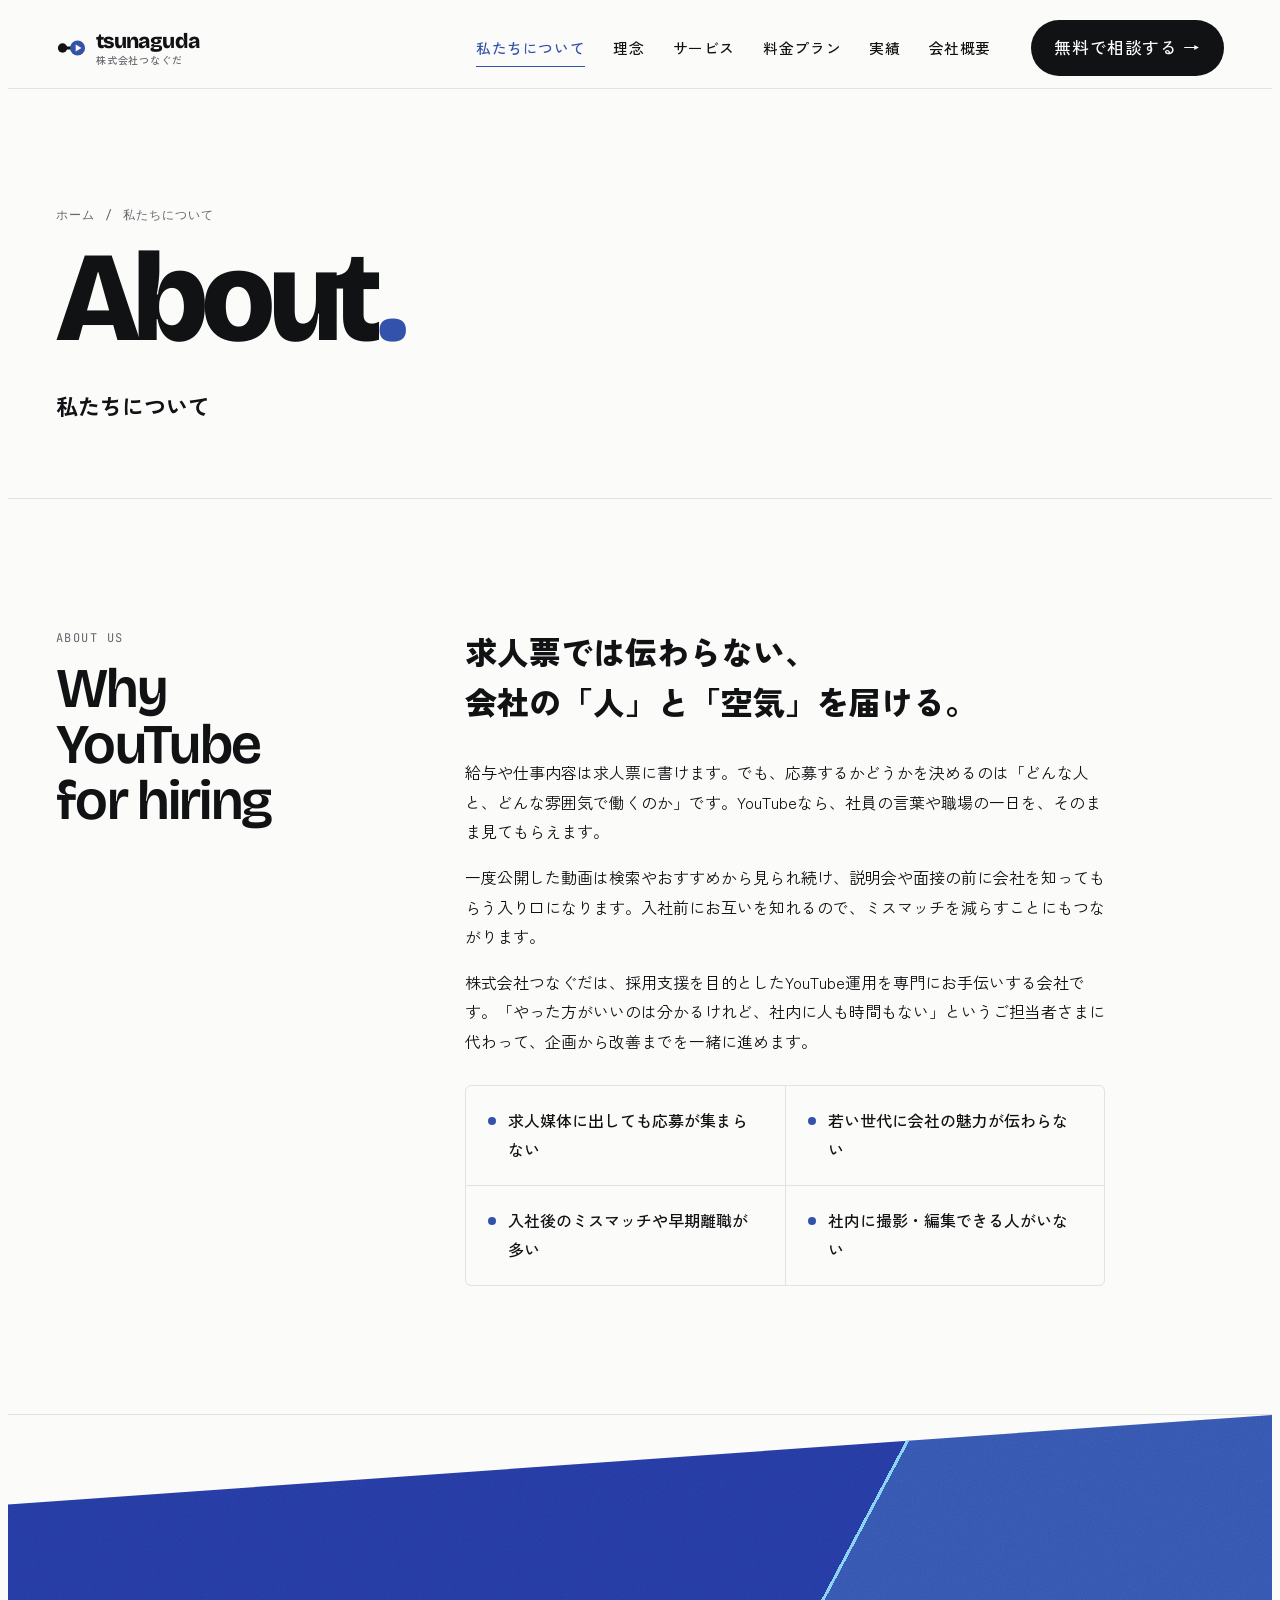
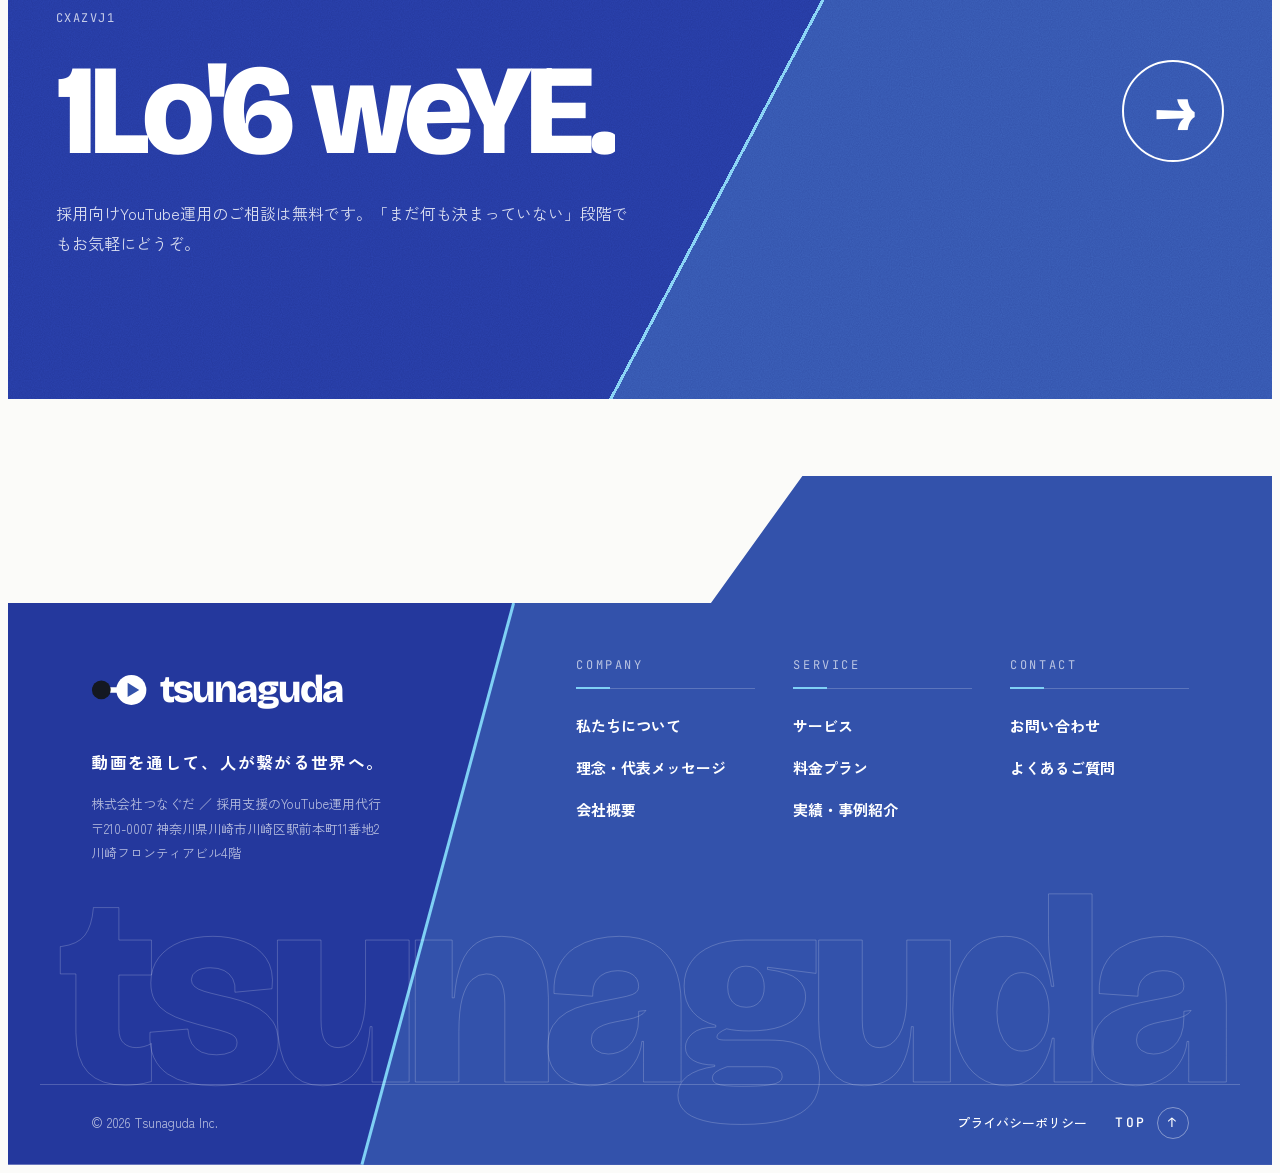
==== commit 248b1430: "Footer: two blues with seam, stepped edge, outline wordmark, back-to-top Co-Authored-By: Claude Opus" ====
--- a/about/index.html
+++ b/about/index.html
@@ -27,7 +27,7 @@
 <link rel="preconnect" href="https://fonts.googleapis.com">
 <link rel="preconnect" href="https://fonts.gstatic.com" crossorigin>
 <link rel="stylesheet" href="https://fonts.googleapis.com/css2?family=Bricolage+Grotesque:opsz,wght@12..96,400;12..96,600;12..96,800&family=Zen+Kaku+Gothic+New:wght@400;500;700;900&family=JetBrains+Mono:wght@400;500&display=swap">
-<link rel="stylesheet" href="../assets/style.css?v=202610220612">
+<link rel="stylesheet" href="../assets/style.css?v=202610220619">
 <script>document.documentElement.classList.add('js');try{var t=sessionStorage.getItem('pt');if(t){sessionStorage.removeItem('pt');document.documentElement.classList.add('seen','pt-in');window.__pt=t;}}catch(e){}</script>
 </head>
 <body class="sub">
@@ -97,20 +97,26 @@
   </section>
 </main>
 
-<footer>
-  <div class="wrap foot-grid">
-    <div class="foot-brand">
-      <a class="logo" href="../" aria-label="ホームへ"><svg><use href="#mark"/></svg><span class="word">tsunaguda<small>株式会社つなぐだ</small></span></a>
-      <p>採用支援のYouTube運用代行<br>〒210-0007 神奈川県川崎市川崎区駅前本町11番地2 川崎フロンティアビル4階</p>
+<footer class="ft">
+  <svg class="ft-edge" viewBox="0 0 1440 160" preserveAspectRatio="none" aria-hidden="true"><polygon points="0,160 800,160 905,0 1440,0 1440,160"/></svg>
+  <div class="ft-body">
+    <svg class="ft-bg" viewBox="0 0 100 100" preserveAspectRatio="none" aria-hidden="true"><rect width="100" height="100"/><polygon points="40,0 100,0 100,100 28,100"/><line x1="40" y1="0" x2="28" y2="100" vector-effect="non-scaling-stroke"/></svg>
+    <div class="ft-in">
+      <div class="ft-brand">
+        <a class="ft-logo" href="../" aria-label="株式会社つなぐだ ホームへ"><svg viewBox="1.5 7.5 30 17" aria-hidden="true"><path d="M8 16 H20" stroke="currentColor" stroke-width="3" stroke-linecap="round"/><circle cx="7" cy="16" r="5" fill="#141821"/><circle cx="23" cy="16" r="8" fill="#fff"/><path d="M21 12.2 L27.2 16 L21 19.8 Z" fill="#3352ab"/></svg><span>tsunaguda</span></a>
+        <p class="ft-copy">動画を通して、人が繋がる世界へ。</p>
+        <p class="ft-addr">株式会社つなぐだ ／ 採用支援のYouTube運用代行<br>〒210-0007 神奈川県川崎市川崎区駅前本町11番地2<br>川崎フロンティアビル4階</p>
+      </div>
+      <nav class="ft-cols" aria-label="フッターメニュー">
+        <div><p class="ft-h">COMPANY</p><a href="../about/">私たちについて</a><a href="../philosophy/">理念・代表メッセージ</a><a href="../company/">会社概要</a></div>
+        <div><p class="ft-h">SERVICE</p><a href="../service/">サービス</a><a href="../plan/">料金プラン</a><a href="../works/">実績・事例紹介</a></div>
+        <div><p class="ft-h">CONTACT</p><a href="../contact/">お問い合わせ</a><a href="../service/#faq">よくあるご質問</a></div>
+      </nav>
     </div>
-    <nav class="foot-nav" aria-label="フッターメニュー">
-      <div><span class="label">Company</span><a href="../about/">私たちについて</a><a href="../philosophy/">理念・代表メッセージ</a><a href="../company/">会社概要</a></div>
-      <div><span class="label">Service</span><a href="../service/">サービス</a><a href="../plan/">料金プラン</a><a href="../works/">実績・事例紹介</a></div>
-      <div><span class="label">Contact</span><a href="../contact/">お問い合わせ</a><a href="../service/#faq">よくあるご質問</a><a href="../privacy/">プライバシーポリシー</a></div>
-    </nav>
+    <div class="ft-mark" aria-hidden="true">tsunaguda</div>
+    <div class="ft-bot"><span>© 2026 Tsunaguda Inc.</span><a href="../privacy/">プライバシーポリシー</a><a class="ft-top" href="#top">TOP <i aria-hidden="true">↑</i></a></div>
   </div>
-  <div class="wrap foot-bottom"><span>© 2026 Tsunaguda Inc.</span></div>
 </footer>
-<script src="../assets/main.js?v=202610220612"></script>
+<script src="../assets/main.js?v=202610220619"></script>
 </body>
 </html>
--- a/assets/style.css
+++ b/assets/style.css
@@ -476,3 +476,39 @@
 @keyframes hair{0%{left:-10%;opacity:1}100%{left:110%;opacity:1}}
 @keyframes redraw{0%{transform:scaleX(1);transform-origin:right}45%{transform:scaleX(0);transform-origin:right}46%{transform-origin:left}100%{transform:scaleX(1);transform-origin:left}}
 @media (prefers-reduced-motion:reduce){.fx b:nth-child(-n+3){display:none}.fx b:nth-child(4){transition-duration:.01s;transition-delay:0s}}
+
+/* ===== Footer: two blues + seam, stepped edge, outline wordmark ===== */
+footer.ft{border-top:0;position:relative;margin-top:clamp(40px,6vw,90px);--fb:var(--brand-deep);--fa:var(--accent);--ff:#fff;--fm:rgba(255,255,255,.66);--fl:rgba(255,255,255,.2)}
+.ft-edge{display:block;width:100%;height:clamp(56px,10vw,160px)}
+.ft-edge polygon{fill:var(--fa)}
+.ft-body{position:relative;overflow:hidden;margin-top:-1px;color:var(--ff);isolation:isolate}
+.ft-bg{position:absolute;inset:0;width:100%;height:100%;z-index:-1}
+.ft-bg rect{fill:var(--fb)}.ft-bg polygon{fill:var(--fa)}.ft-bg line{stroke:var(--seam);stroke-width:3}
+.ft-in{max-width:1200px;margin:0 auto;padding:clamp(28px,4vw,56px) max(20px,4vw) clamp(150px,17vw,250px);display:grid;grid-template-columns:1.1fr 1.6fr;gap:clamp(36px,5vw,80px);position:relative;z-index:1}
+.ft-logo{display:inline-flex;align-items:center;gap:12px;color:#fff;text-decoration:none;font-family:var(--font-display);font-weight:800;font-size:clamp(28px,3vw,40px);letter-spacing:-.04em}
+.ft-logo svg{width:clamp(48px,4.4vw,64px);height:auto}
+.ft-copy{margin:22px 0 0;font-weight:700;font-size:clamp(15px,1.3vw,18px);letter-spacing:.08em;color:#fff}
+.ft-addr{margin:14px 0 0;font-size:13px;line-height:1.9;color:var(--fm)}
+.ft-cols{display:grid!important;grid-template-columns:repeat(3,minmax(0,1fr));gap:clamp(20px,3vw,40px);align-items:start}
+.ft-h{margin:0 0 16px;font-family:var(--font-mono);font-size:12px;letter-spacing:.22em;color:var(--fm);padding-bottom:12px;position:relative;border-bottom:1px solid var(--fl)}
+.ft-h::after{content:"";position:absolute;left:0;bottom:-1px;width:34px;height:2px;background:var(--seam)}
+footer.ft .ft-cols a{display:block!important;color:#fff;font-weight:700;font-size:15px;padding:7px 0;text-decoration:none;width:max-content;position:relative}
+footer.ft .ft-cols a::after{content:"";position:absolute;left:0;right:0;bottom:3px;height:1px;background:currentColor;transform:scaleX(0);transform-origin:right;transition:transform .4s cubic-bezier(.7,0,.2,1)}
+@media (hover:hover){footer.ft .ft-cols a:hover::after{transform:scaleX(1);transform-origin:left}}
+.ft-mark{position:absolute;left:50%;bottom:clamp(40px,5vw,64px);transform:translateX(-50%);font-family:var(--font-display);font-weight:800;font-size:clamp(90px,21vw,330px);letter-spacing:-.05em;line-height:.8;color:transparent;-webkit-text-stroke:1px rgba(255,255,255,.2);white-space:nowrap;pointer-events:none;z-index:0}
+.ft-bot{position:relative;z-index:1;max-width:1200px;margin:0 auto;padding:22px max(20px,4vw) calc(26px + env(safe-area-inset-bottom,0px));display:flex;gap:28px;align-items:center;font-size:13px;color:var(--fm);border-top:1px solid var(--fl)}
+.ft-bot a{color:#fff;text-decoration:none;font-weight:500}
+.ft-bot span{margin-right:auto}
+.ft-top{font-family:var(--font-mono);letter-spacing:.2em;display:inline-flex;gap:10px;align-items:center}
+.ft-top i{font-style:normal;display:inline-grid;place-items:center;width:32px;height:32px;border:1px solid rgba(255,255,255,.4);border-radius:50%;transition:transform .35s,background .3s,color .3s}
+@media (hover:hover){.ft-top:hover i{transform:translateY(-3px);background:#fff;color:var(--accent)}}
+@media (max-width:760px){
+  .ft-bg line{display:none}
+  .ft-in{grid-template-columns:1fr;gap:36px;padding-bottom:120px}
+  .ft-cols{grid-template-columns:1fr 1fr;row-gap:28px}
+  .ft-cols>div:last-child{grid-column:1/-1}
+  footer.ft .ft-cols>div:last-child a{display:inline-block!important;margin-right:24px}
+  .ft-bot{flex-wrap:wrap;gap:12px 20px}
+  .ft-bot span{order:3;width:100%}
+  .ft-mark{font-size:19vw;bottom:104px}
+}
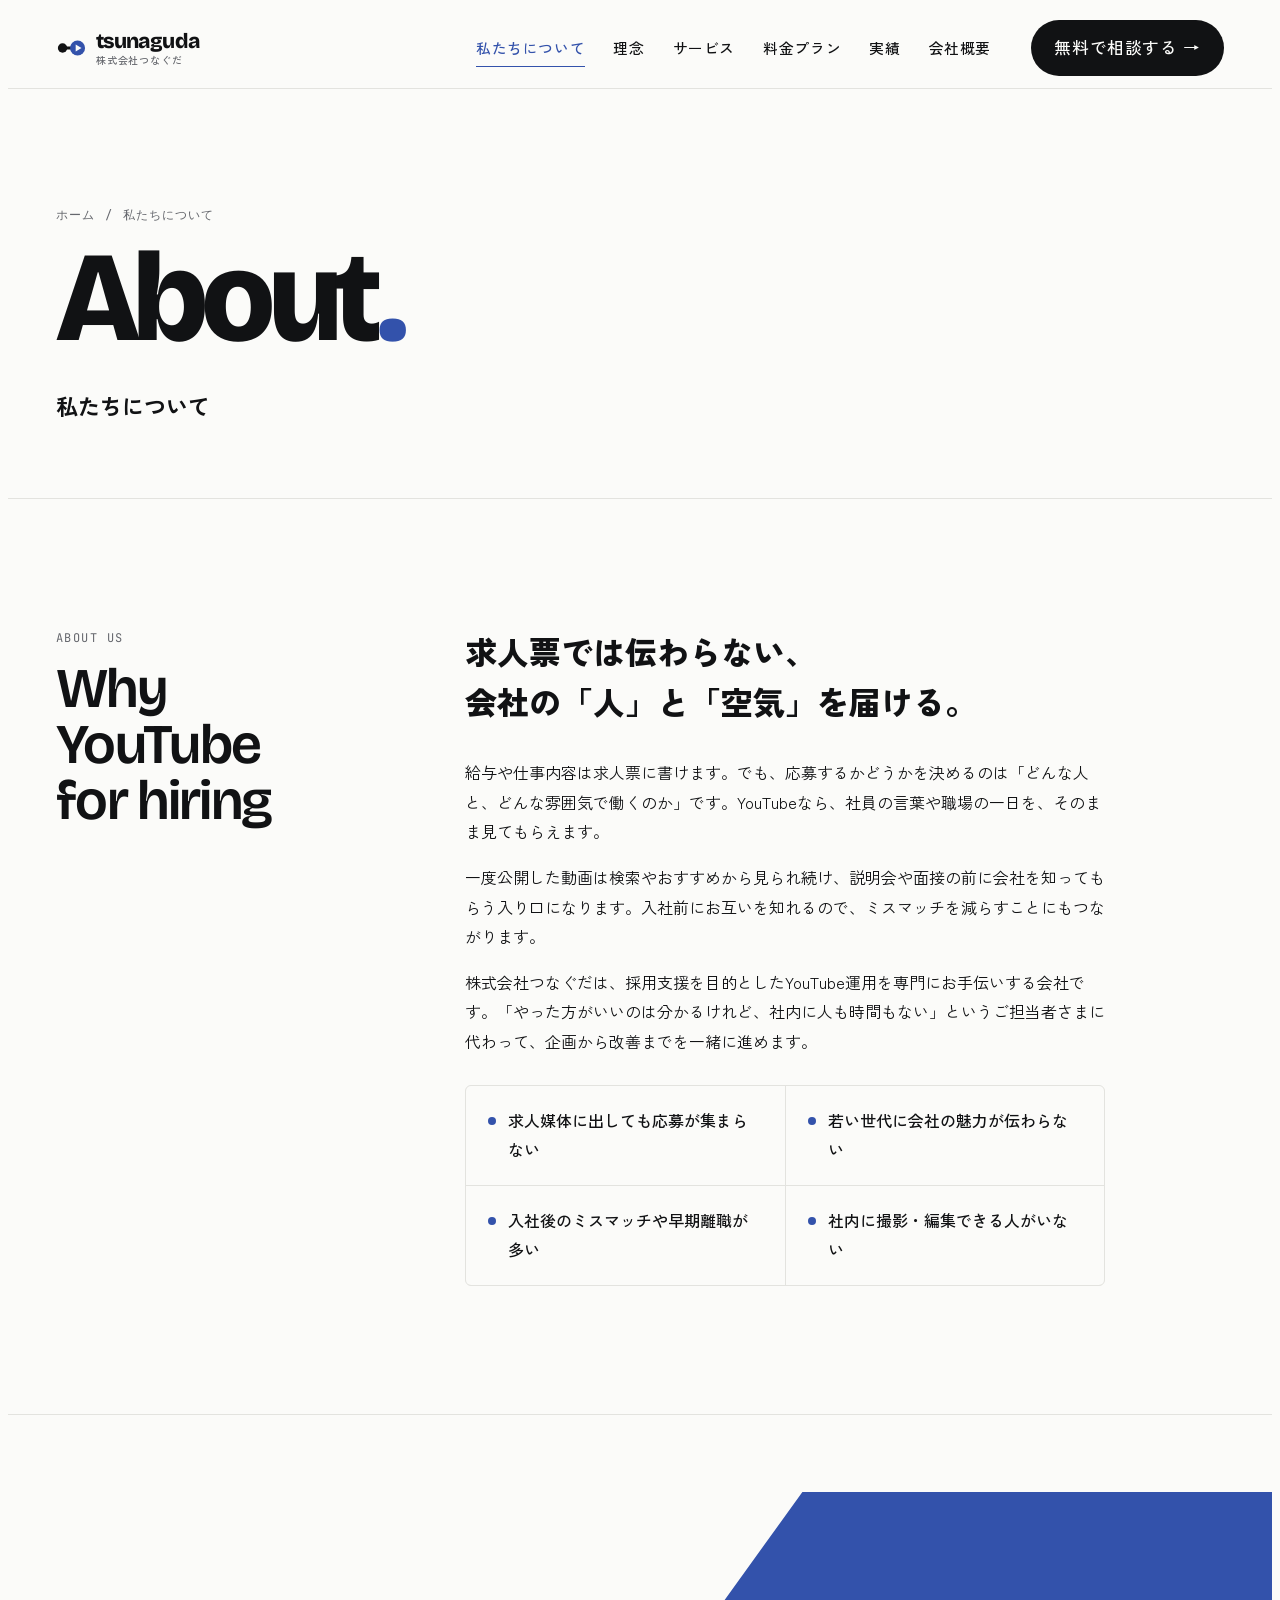
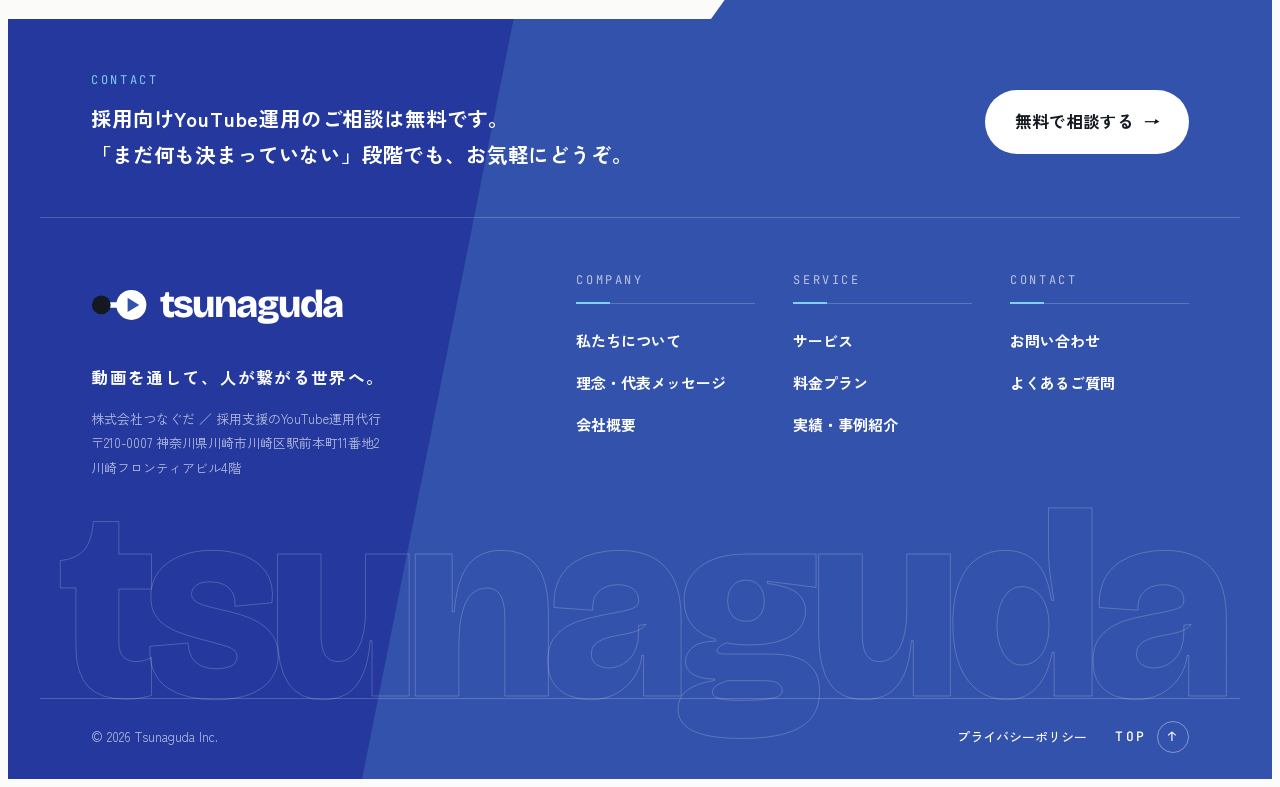
==== commit 0b682d29: "Retire the Let's talk band; CTA row moves to the top of the footer Co-Authored-By: Claude Opus 5.5 (" ====
--- a/about/index.html
+++ b/about/index.html
@@ -27,7 +27,7 @@
 <link rel="preconnect" href="https://fonts.googleapis.com">
 <link rel="preconnect" href="https://fonts.gstatic.com" crossorigin>
 <link rel="stylesheet" href="https://fonts.googleapis.com/css2?family=Bricolage+Grotesque:opsz,wght@12..96,400;12..96,600;12..96,800&family=Zen+Kaku+Gothic+New:wght@400;500;700;900&family=JetBrains+Mono:wght@400;500&display=swap">
-<link rel="stylesheet" href="../assets/style.css?v=202610220619">
+<link rel="stylesheet" href="../assets/style.css?v=202610220623">
 <script>document.documentElement.classList.add('js');try{var t=sessionStorage.getItem('pt');if(t){sessionStorage.removeItem('pt');document.documentElement.classList.add('seen','pt-in');window.__pt=t;}}catch(e){}</script>
 </head>
 <body class="sub">
@@ -88,19 +88,17 @@
     </div>
   </section>
 
-  <section class="cta-band">
-    <div class="wrap">
-      <div class="label">Contact</div>
-      <a class="cta-link" href="../contact/"><span>Let's talk<em>.</em></span><i aria-hidden="true">→</i></a>
-      <p>採用向けYouTube運用のご相談は無料です。「まだ何も決まっていない」段階でもお気軽にどうぞ。</p>
-    </div>
-  </section>
+
 </main>
 
 <footer class="ft">
   <svg class="ft-edge" viewBox="0 0 1440 160" preserveAspectRatio="none" aria-hidden="true"><polygon points="0,160 800,160 905,0 1440,0 1440,160"/></svg>
   <div class="ft-body">
     <svg class="ft-bg" viewBox="0 0 100 100" preserveAspectRatio="none" aria-hidden="true"><rect width="100" height="100"/><polygon points="40,0 100,0 100,100 28,100"/><line x1="40" y1="0" x2="28" y2="100" vector-effect="non-scaling-stroke"/></svg>
+    <div class="ft-cta">
+      <p class="ft-cta-t"><span class="ft-h2">CONTACT</span>採用向けYouTube運用のご相談は無料です。<br>「まだ何も決まっていない」段階でも、お気軽にどうぞ。</p>
+      <a class="btn ft-btn" href="../contact/">無料で相談する <i>→</i></a>
+    </div>
     <div class="ft-in">
       <div class="ft-brand">
         <a class="ft-logo" href="../" aria-label="株式会社つなぐだ ホームへ"><svg viewBox="1.5 7.5 30 17" aria-hidden="true"><path d="M8 16 H20" stroke="currentColor" stroke-width="3" stroke-linecap="round"/><circle cx="7" cy="16" r="5" fill="#141821"/><circle cx="23" cy="16" r="8" fill="#fff"/><path d="M21 12.2 L27.2 16 L21 19.8 Z" fill="#3352ab"/></svg><span>tsunaguda</span></a>
@@ -117,6 +115,6 @@
     <div class="ft-bot"><span>© 2026 Tsunaguda Inc.</span><a href="../privacy/">プライバシーポリシー</a><a class="ft-top" href="#top">TOP <i aria-hidden="true">↑</i></a></div>
   </div>
 </footer>
-<script src="../assets/main.js?v=202610220619"></script>
+<script src="../assets/main.js?v=202610220623"></script>
 </body>
 </html>
--- a/assets/style.css
+++ b/assets/style.css
@@ -512,3 +512,14 @@
   .ft-bot span{order:3;width:100%}
   .ft-mark{font-size:19vw;bottom:104px}
 }
+
+/* footer CTA row (replaces the Let's talk band) */
+.ft-cta{position:relative;z-index:1;max-width:1200px;margin:0 auto;padding:clamp(28px,4vw,52px) max(20px,4vw) clamp(28px,3.4vw,44px);display:flex;align-items:center;justify-content:space-between;gap:24px 40px;flex-wrap:wrap;border-bottom:1px solid var(--fl)}
+.ft-cta-t{margin:0;color:#fff;font-weight:700;font-size:clamp(16px,1.6vw,21px);line-height:1.8;letter-spacing:.04em}
+.ft-h2{display:block;font-family:var(--font-mono);font-weight:400;font-size:12px;letter-spacing:.22em;color:var(--seam);margin-bottom:8px}
+footer.ft .ft-btn{background:#fff;color:var(--brand-ink);font-size:clamp(15px,1.3vw,17px);padding:1em 1.8em;font-weight:700}
+footer.ft .ft-btn .fx b{background:var(--brand-ink)}
+@media (hover:hover){footer.ft .ft-btn:hover{background:#fff;color:#fff}}
+.ft-in{padding-top:clamp(36px,4vw,56px)}
+@media (max-width:760px){.ft-cta{flex-direction:column;align-items:flex-start}.ft-cta-t br{display:none}footer.ft .ft-btn{width:100%;justify-content:center}}
+.ft-bg line{display:none}
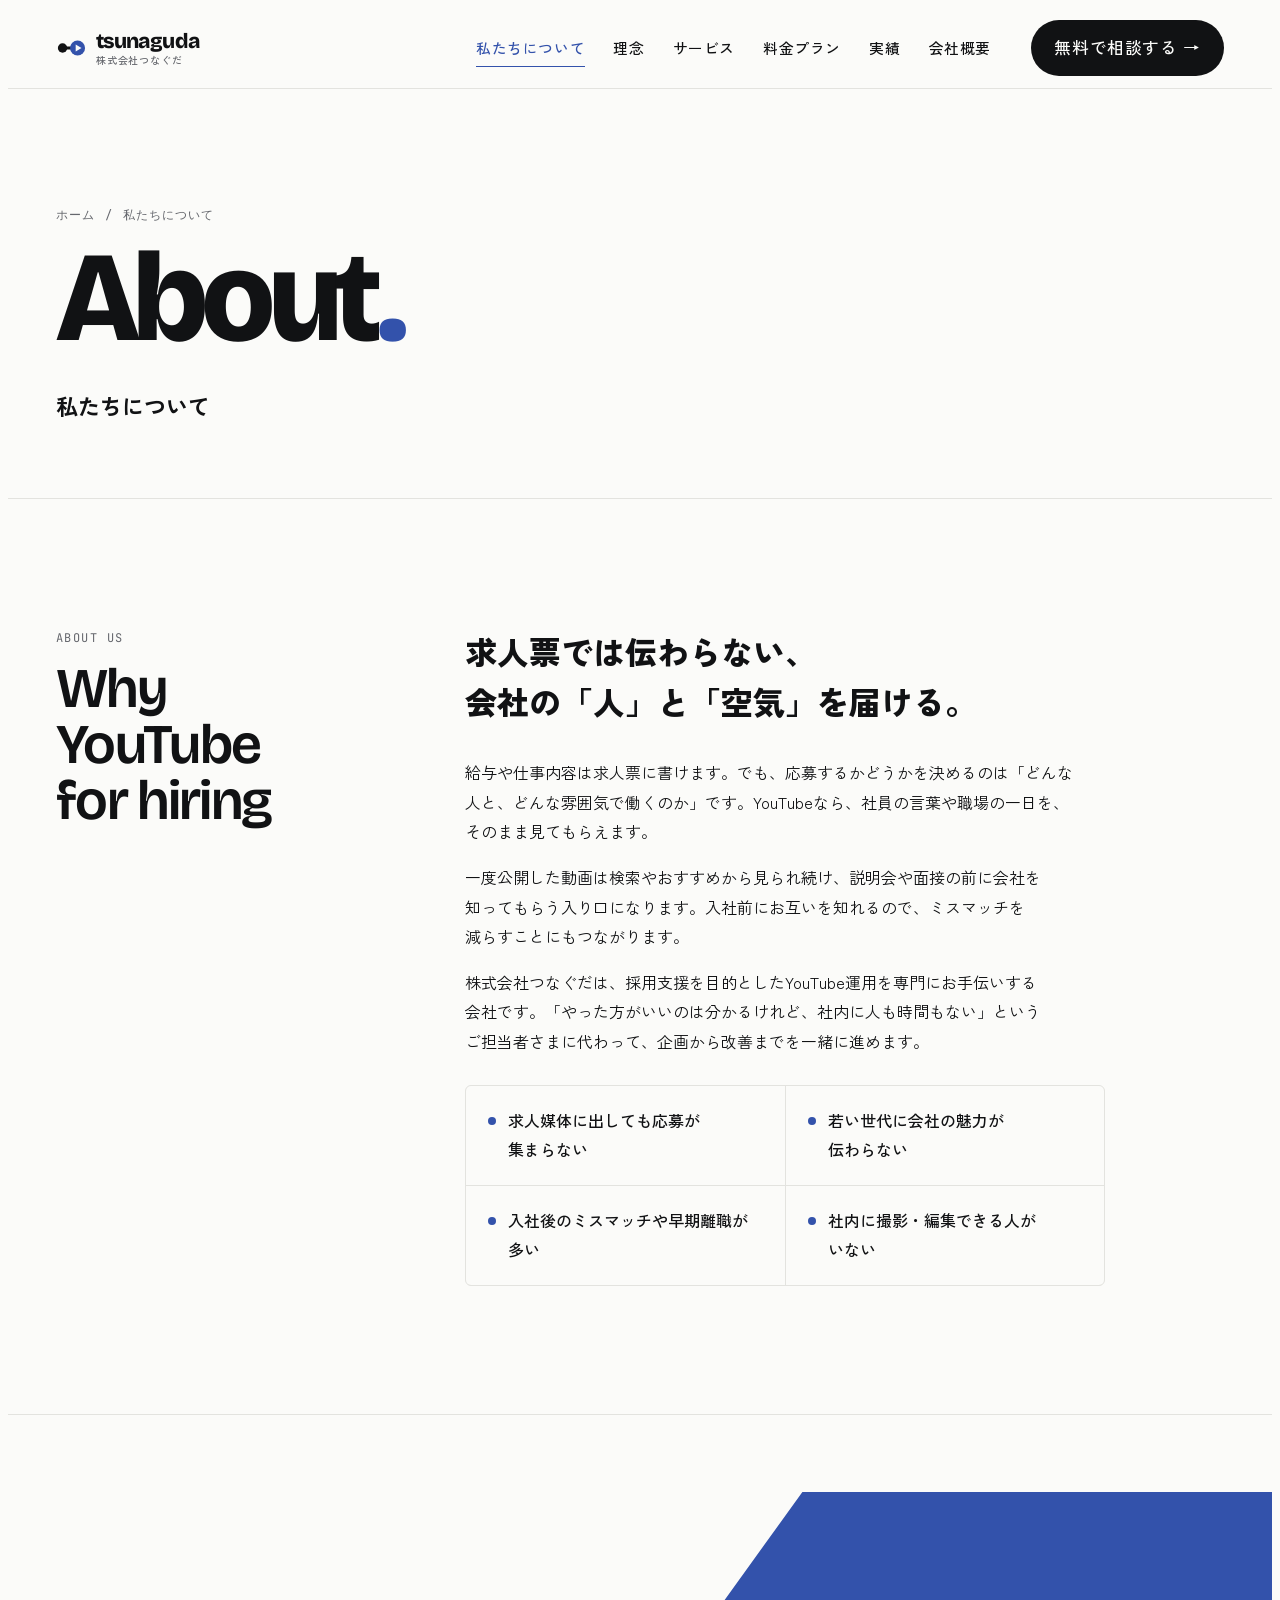
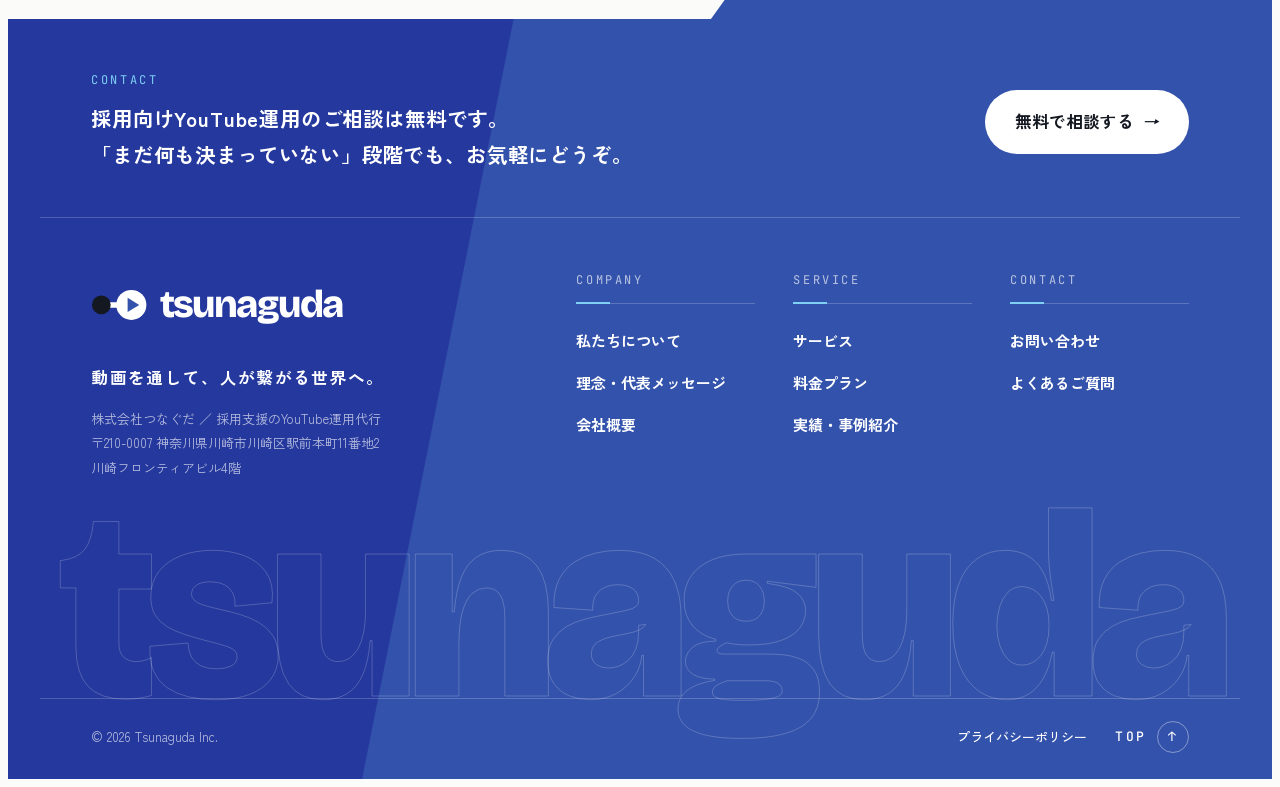
==== commit aa45f440: "Keep hero shapes clear of copy; break Japanese text at phrase boundaries Co-Authored-By: Claude Opus" ====
--- a/about/index.html
+++ b/about/index.html
@@ -27,7 +27,7 @@
 <link rel="preconnect" href="https://fonts.googleapis.com">
 <link rel="preconnect" href="https://fonts.gstatic.com" crossorigin>
 <link rel="stylesheet" href="https://fonts.googleapis.com/css2?family=Bricolage+Grotesque:opsz,wght@12..96,400;12..96,600;12..96,800&family=Zen+Kaku+Gothic+New:wght@400;500;700;900&family=JetBrains+Mono:wght@400;500&display=swap">
-<link rel="stylesheet" href="../assets/style.css?v=202610220623">
+<link rel="stylesheet" href="../assets/style.css?v=202610220633">
 <script>document.documentElement.classList.add('js');try{var t=sessionStorage.getItem('pt');if(t){sessionStorage.removeItem('pt');document.documentElement.classList.add('seen','pt-in');window.__pt=t;}}catch(e){}</script>
 </head>
 <body class="sub">
@@ -50,13 +50,13 @@
     </a>
     <button class="menu-btn" id="menu-btn" type="button" aria-expanded="false" aria-controls="gnav"><span></span><span></span><span class="sr">メニュー</span></button>
     <nav aria-label="メインメニュー" id="gnav">
-      <a href="../about/" aria-current="page">私たちについて</a>
+      <a href="../about/" aria-current="page">私たちに<wbr>ついて</a>
       <a href="../philosophy/">理念</a>
       <a href="../service/">サービス</a>
       <a href="../plan/">料金プラン</a>
       <a href="../works/">実績</a>
       <a href="../company/">会社概要</a>
-      <a class="btn" href="../contact/">無料で相談する →</a>
+      <a class="btn" href="../contact/">無料で<wbr>相談する<wbr> →</a>
     </nav>
   </div>
 </header>
@@ -64,9 +64,9 @@
 <main id="top">
   <section class="page-head">
     <div class="wrap">
-      <nav class="crumb" aria-label="現在地"><a href="../">ホーム</a><span>/</span>私たちについて</nav>
+      <nav class="crumb" aria-label="現在地"><a href="../">ホーム</a><span>/</span>私たちに<wbr>ついて</nav>
       <p class="display" aria-hidden="true"><span class="ln"><span>About<em>.</em></span></span></p>
-      <h1>私たちについて</h1>
+      <h1>私たちに<wbr>ついて</h1>
     </div>
   </section>
 
@@ -74,15 +74,15 @@
     <div class="wrap grid2">
       <div class="sec-head"><div class="label">About us</div><h2 class="sec-title">Why<br>YouTube<br>for hiring</h2></div>
       <div class="body">
-        <p class="lead">求人票では伝わらない、<br>会社の「人」と「空気」を届ける。</p>
-        <p>給与や仕事内容は求人票に書けます。でも、応募するかどうかを決めるのは「どんな人と、どんな雰囲気で働くのか」です。YouTubeなら、社員の言葉や職場の一日を、そのまま見てもらえます。</p>
-        <p>一度公開した動画は検索やおすすめから見られ続け、説明会や面接の前に会社を知ってもらう入り口になります。入社前にお互いを知れるので、ミスマッチを減らすことにもつながります。</p>
-        <p>株式会社つなぐだは、採用支援を目的としたYouTube運用を専門にお手伝いする会社です。「やった方がいいのは分かるけれど、社内に人も時間もない」というご担当者さまに代わって、企画から改善までを一緒に進めます。</p>
+        <p class="lead">求人票では<wbr>伝わらない、<br>会社の<wbr>「人」と<wbr>「空気」を<wbr>届ける。</p>
+        <p>給与や<wbr>仕事内容は<wbr>求人票に<wbr>書けます。<wbr>でも、<wbr>応募するかどうかを<wbr>決めるのは<wbr>「どんな<wbr>人と、<wbr>どんな<wbr>雰囲気で<wbr>働くのか」です。<wbr>YouTubeなら、<wbr>社員の<wbr>言葉や<wbr>職場の<wbr>一日を、<wbr>そのまま<wbr>見て<wbr>もらえます。</p>
+        <p>一度<wbr>公開した<wbr>動画は<wbr>検索や<wbr>おすすめから<wbr>見られ続け、<wbr>説明会や<wbr>面接の<wbr>前に<wbr>会社を<wbr>知って<wbr>もらう<wbr>入り口に<wbr>なります。<wbr>入社前に<wbr>お互いを<wbr>知れるので、<wbr>ミスマッチを<wbr>減らすことにも<wbr>つながります。</p>
+        <p>株式会社つなぐだは、<wbr>採用支援を<wbr>目的とした<wbr>YouTube運用を<wbr>専門に<wbr>お手伝いする<wbr>会社です。<wbr>「やった<wbr>方が<wbr>いいのは<wbr>分かるけれど、<wbr>社内に<wbr>人も<wbr>時間も<wbr>ない」と<wbr>いう<wbr>ご担当者さまに<wbr>代わって、<wbr>企画から<wbr>改善までを<wbr>一緒に<wbr>進めます。</p>
         <div class="probs" aria-label="こんなお悩みはありませんか">
-          <div>求人媒体に出しても応募が集まらない</div>
-          <div>若い世代に会社の魅力が伝わらない</div>
-          <div>入社後のミスマッチや早期離職が多い</div>
-          <div>社内に撮影・編集できる人がいない</div>
+          <div>求人媒体に<wbr>出しても<wbr>応募が<wbr>集まらない</div>
+          <div>若い<wbr>世代に<wbr>会社の<wbr>魅力が<wbr>伝わらない</div>
+          <div>入社後の<wbr>ミスマッチや<wbr>早期離職が<wbr>多い</div>
+          <div>社内に<wbr>撮影・編集できる<wbr>人が<wbr>いない</div>
         </div>
       </div>
     </div>
@@ -96,25 +96,25 @@
   <div class="ft-body">
     <svg class="ft-bg" viewBox="0 0 100 100" preserveAspectRatio="none" aria-hidden="true"><rect width="100" height="100"/><polygon points="40,0 100,0 100,100 28,100"/><line x1="40" y1="0" x2="28" y2="100" vector-effect="non-scaling-stroke"/></svg>
     <div class="ft-cta">
-      <p class="ft-cta-t"><span class="ft-h2">CONTACT</span>採用向けYouTube運用のご相談は無料です。<br>「まだ何も決まっていない」段階でも、お気軽にどうぞ。</p>
-      <a class="btn ft-btn" href="../contact/">無料で相談する <i>→</i></a>
+      <p class="ft-cta-t"><span class="ft-h2">CONTACT</span>採用向けYouTube運用の<wbr>ご相談は<wbr>無料です。<br>「まだ<wbr>何も<wbr>決まっていない」<wbr>段階でも、<wbr>お気軽に<wbr>どうぞ。</p>
+      <a class="btn ft-btn" href="../contact/">無料で<wbr>相談する<wbr> <i>→</i></a>
     </div>
     <div class="ft-in">
       <div class="ft-brand">
         <a class="ft-logo" href="../" aria-label="株式会社つなぐだ ホームへ"><svg viewBox="1.5 7.5 30 17" aria-hidden="true"><path d="M8 16 H20" stroke="currentColor" stroke-width="3" stroke-linecap="round"/><circle cx="7" cy="16" r="5" fill="#141821"/><circle cx="23" cy="16" r="8" fill="#fff"/><path d="M21 12.2 L27.2 16 L21 19.8 Z" fill="#3352ab"/></svg><span>tsunaguda</span></a>
-        <p class="ft-copy">動画を通して、人が繋がる世界へ。</p>
-        <p class="ft-addr">株式会社つなぐだ ／ 採用支援のYouTube運用代行<br>〒210-0007 神奈川県川崎市川崎区駅前本町11番地2<br>川崎フロンティアビル4階</p>
+        <p class="ft-copy">動画を<wbr>通して、<wbr>人が<wbr>繋がる<wbr>世界へ。</p>
+        <p class="ft-addr">株式会社つなぐだ ／ 採用支援の<wbr>YouTube運用代行<br>〒210-0007 神奈川県川崎市川崎区駅前本町11番地2<br>川崎フロンティアビル4階</p>
       </div>
       <nav class="ft-cols" aria-label="フッターメニュー">
-        <div><p class="ft-h">COMPANY</p><a href="../about/">私たちについて</a><a href="../philosophy/">理念・代表メッセージ</a><a href="../company/">会社概要</a></div>
+        <div><p class="ft-h">COMPANY</p><a href="../about/">私たちに<wbr>ついて</a><a href="../philosophy/">理念・代表メッセージ</a><a href="../company/">会社概要</a></div>
         <div><p class="ft-h">SERVICE</p><a href="../service/">サービス</a><a href="../plan/">料金プラン</a><a href="../works/">実績・事例紹介</a></div>
-        <div><p class="ft-h">CONTACT</p><a href="../contact/">お問い合わせ</a><a href="../service/#faq">よくあるご質問</a></div>
+        <div><p class="ft-h">CONTACT</p><a href="../contact/">お問い合わせ</a><a href="../service/#faq">よく<wbr>ある<wbr>ご質問</a></div>
       </nav>
     </div>
     <div class="ft-mark" aria-hidden="true">tsunaguda</div>
     <div class="ft-bot"><span>© 2026 Tsunaguda Inc.</span><a href="../privacy/">プライバシーポリシー</a><a class="ft-top" href="#top">TOP <i aria-hidden="true">↑</i></a></div>
   </div>
 </footer>
-<script src="../assets/main.js?v=202610220623"></script>
+<script src="../assets/main.js?v=202610220633"></script>
 </body>
 </html>
--- a/assets/style.css
+++ b/assets/style.css
@@ -523,3 +523,8 @@
 .ft-in{padding-top:clamp(36px,4vw,56px)}
 @media (max-width:760px){.ft-cta{flex-direction:column;align-items:flex-start}.ft-cta-t br{display:none}footer.ft .ft-btn{width:100%;justify-content:center}}
 .ft-bg line{display:none}
+.hero-shapes .sh.off{display:none!important}
+/* Japanese phrase-aware line breaks (BudouX <wbr> in markup) */
+body{word-break:keep-all;overflow-wrap:break-word;line-break:strict}
+p,li,dd,dt,blockquote,figcaption,summary{text-wrap:pretty}
+.jph{white-space:nowrap}
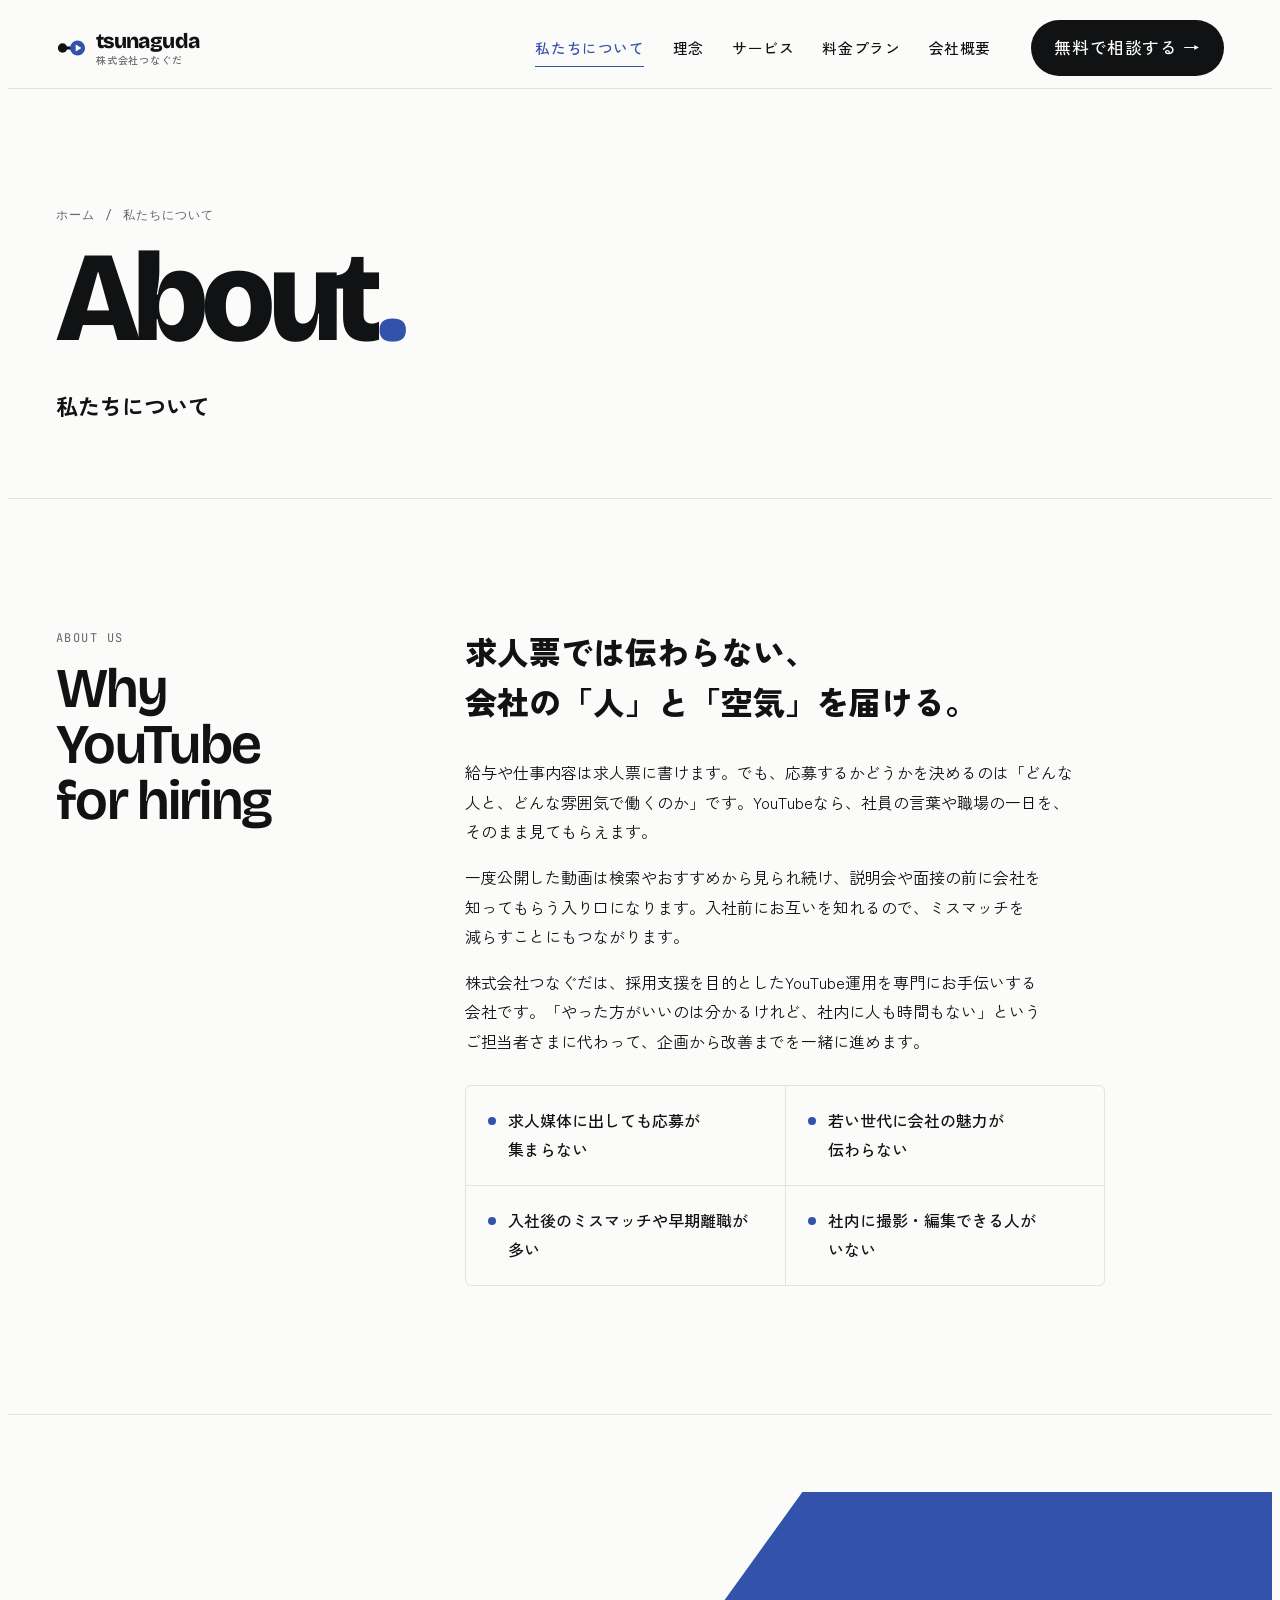
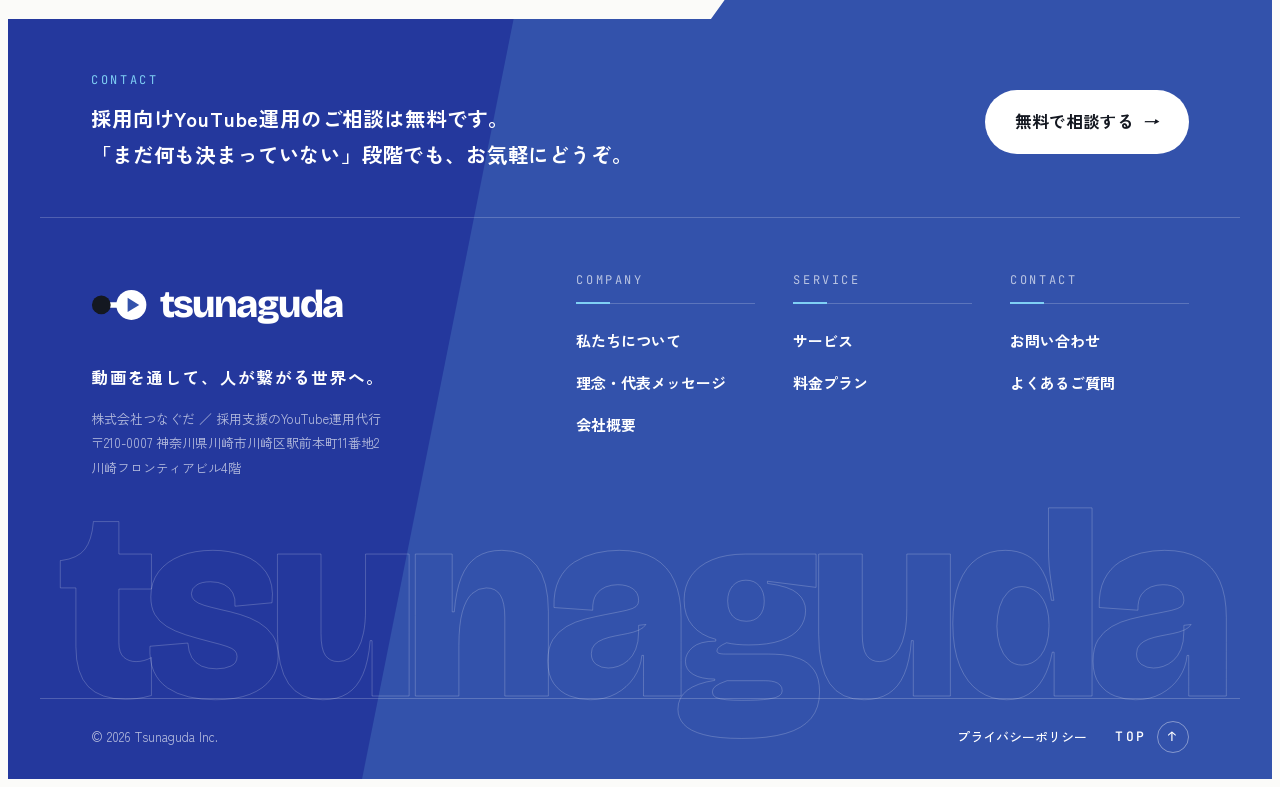
==== commit 65d9ac8c: "Remove works section, page and links Co-Authored-By: Claude Opus 5.5 <noreply@anthropic.com> Claude-" ====
--- a/about/index.html
+++ b/about/index.html
@@ -23,11 +23,11 @@
 <meta property="og:image:alt" content="株式会社つなぐだ 採用支援のYouTube運用代行">
 <meta name="twitter:card" content="summary_large_image">
 <meta name="twitter:image" content="https://tsunaguda.com/assets/og.jpg">
-
+<script type="application/ld+json">{"@context": "https://schema.org", "@type": "BreadcrumbList", "itemListElement": [{"@type": "ListItem", "position": 1, "name": "株式会社つなぐだ", "item": "https://tsunaguda.com/"}, {"@type": "ListItem", "position": 2, "name": "私たちについて", "item": "https://tsunaguda.com/about/"}]}</script>
 <link rel="preconnect" href="https://fonts.googleapis.com">
 <link rel="preconnect" href="https://fonts.gstatic.com" crossorigin>
 <link rel="stylesheet" href="https://fonts.googleapis.com/css2?family=Bricolage+Grotesque:opsz,wght@12..96,400;12..96,600;12..96,800&family=Zen+Kaku+Gothic+New:wght@400;500;700;900&family=JetBrains+Mono:wght@400;500&display=swap">
-<link rel="stylesheet" href="../assets/style.css?v=202610220633">
+<link rel="stylesheet" href="../assets/style.css?v=202610290047">
 <script>document.documentElement.classList.add('js');try{var t=sessionStorage.getItem('pt');if(t){sessionStorage.removeItem('pt');document.documentElement.classList.add('seen','pt-in');window.__pt=t;}}catch(e){}</script>
 </head>
 <body class="sub">
@@ -54,7 +54,6 @@
       <a href="../philosophy/">理念</a>
       <a href="../service/">サービス</a>
       <a href="../plan/">料金プラン</a>
-      <a href="../works/">実績</a>
       <a href="../company/">会社概要</a>
       <a class="btn" href="../contact/">無料で<wbr>相談する<wbr> →</a>
     </nav>
@@ -107,7 +106,7 @@
       </div>
       <nav class="ft-cols" aria-label="フッターメニュー">
         <div><p class="ft-h">COMPANY</p><a href="../about/">私たちに<wbr>ついて</a><a href="../philosophy/">理念・代表メッセージ</a><a href="../company/">会社概要</a></div>
-        <div><p class="ft-h">SERVICE</p><a href="../service/">サービス</a><a href="../plan/">料金プラン</a><a href="../works/">実績・事例紹介</a></div>
+        <div><p class="ft-h">SERVICE</p><a href="../service/">サービス</a><a href="../plan/">料金プラン</a></div>
         <div><p class="ft-h">CONTACT</p><a href="../contact/">お問い合わせ</a><a href="../service/#faq">よく<wbr>ある<wbr>ご質問</a></div>
       </nav>
     </div>
@@ -115,6 +114,6 @@
     <div class="ft-bot"><span>© 2026 Tsunaguda Inc.</span><a href="../privacy/">プライバシーポリシー</a><a class="ft-top" href="#top">TOP <i aria-hidden="true">↑</i></a></div>
   </div>
 </footer>
-<script src="../assets/main.js?v=202610220633"></script>
+<script src="../assets/main.js?v=202610290047"></script>
 </body>
 </html>
